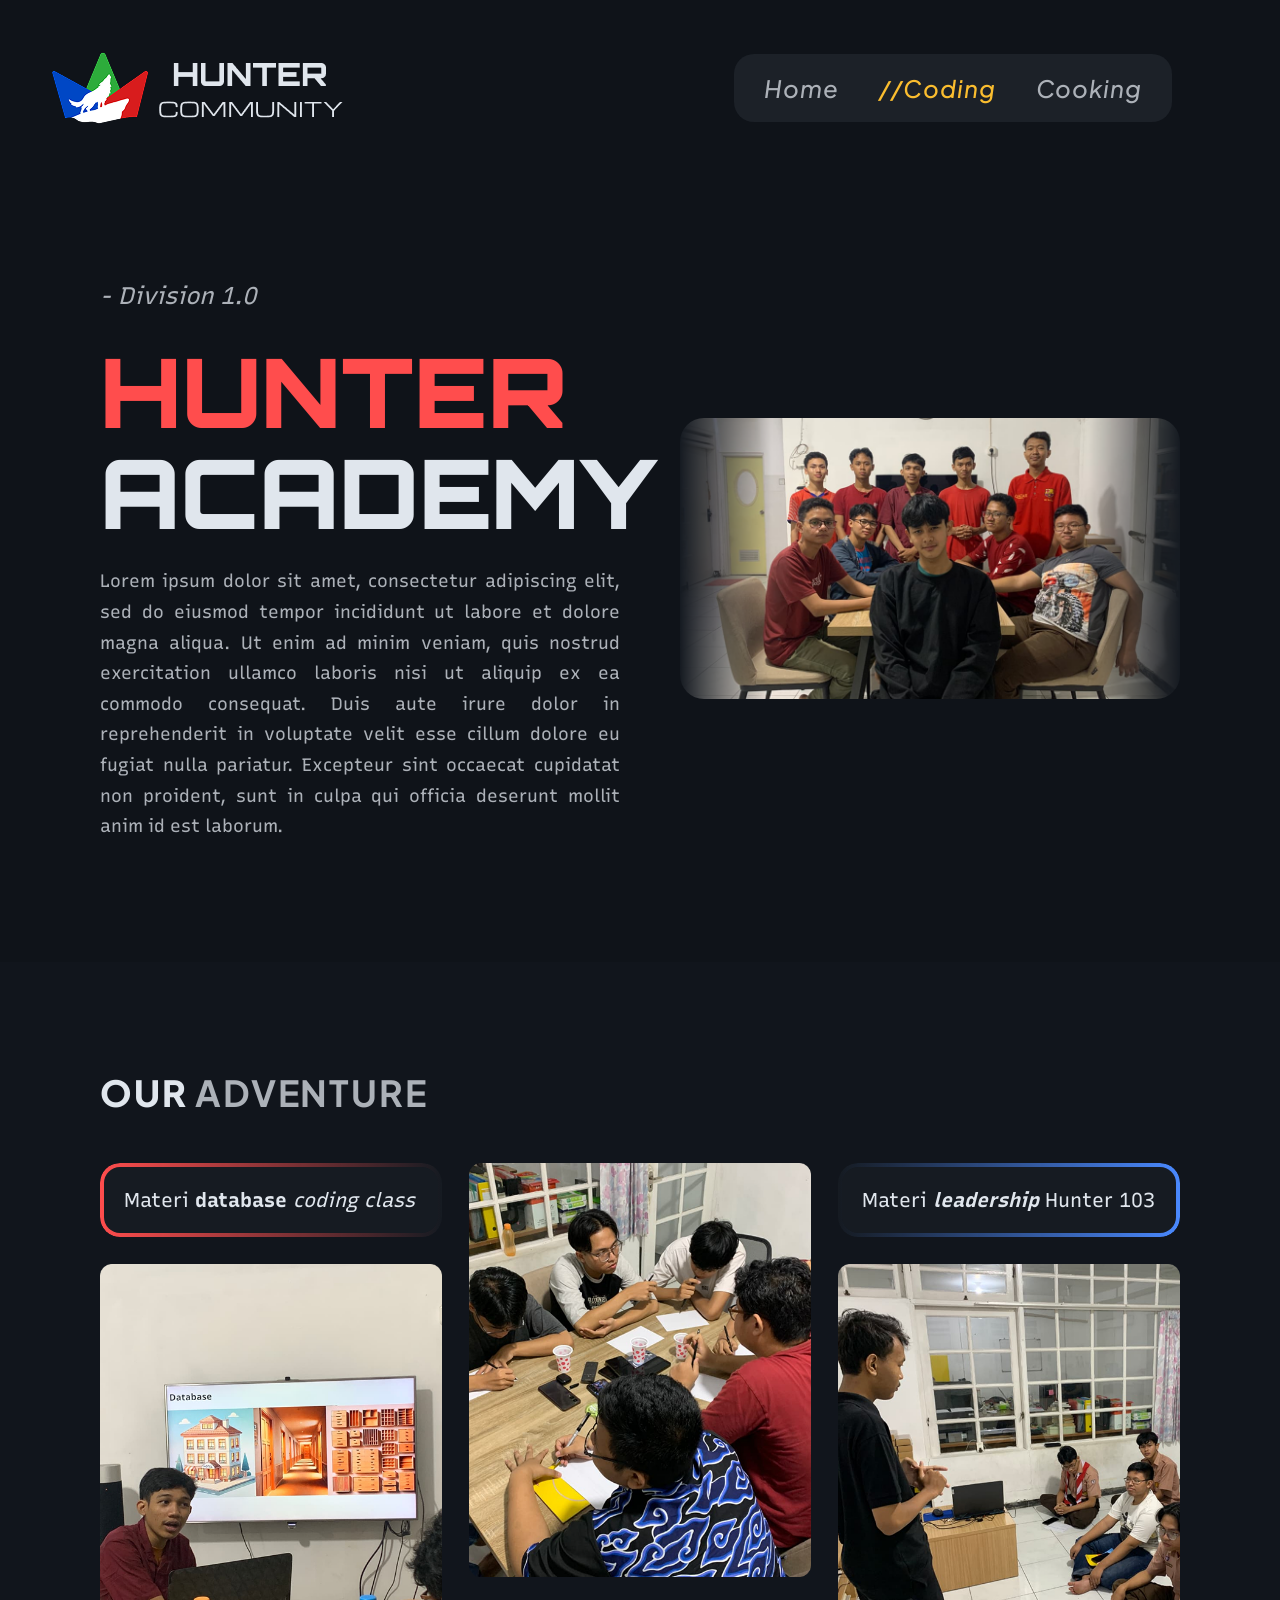
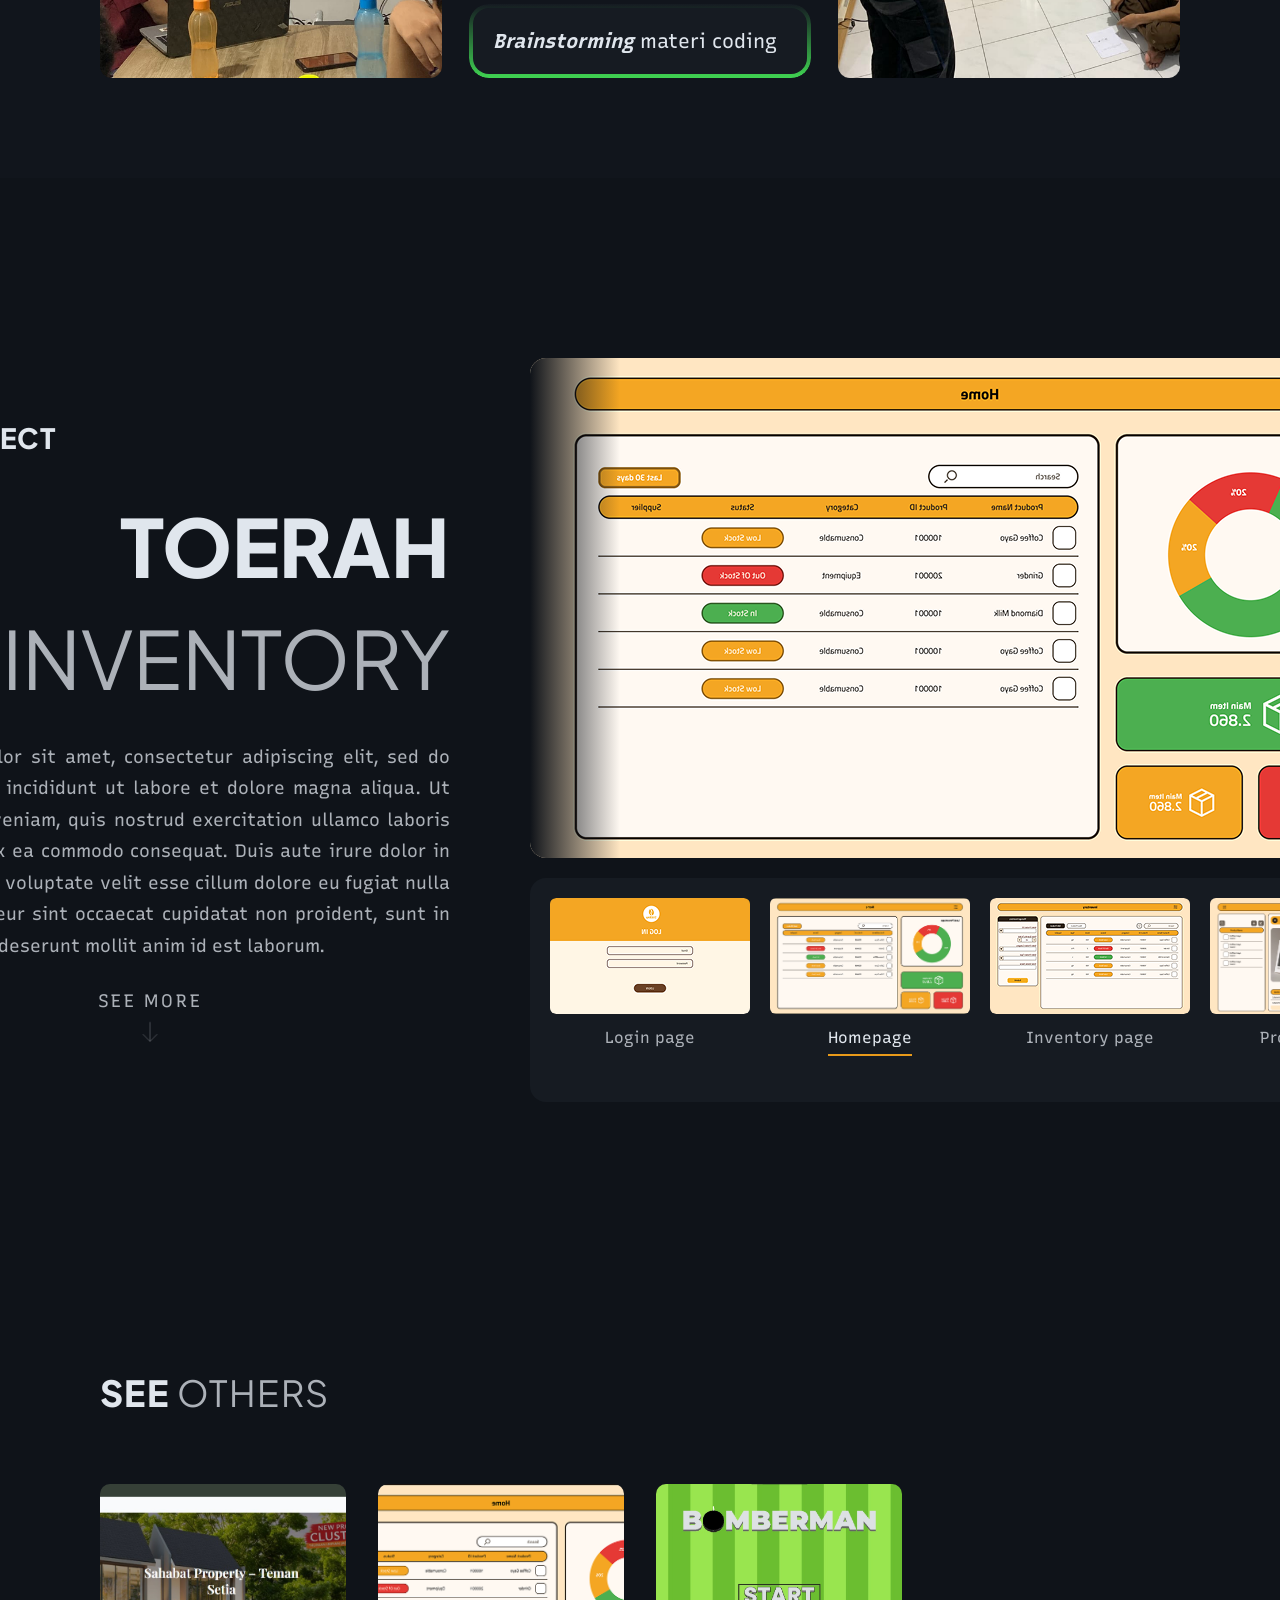
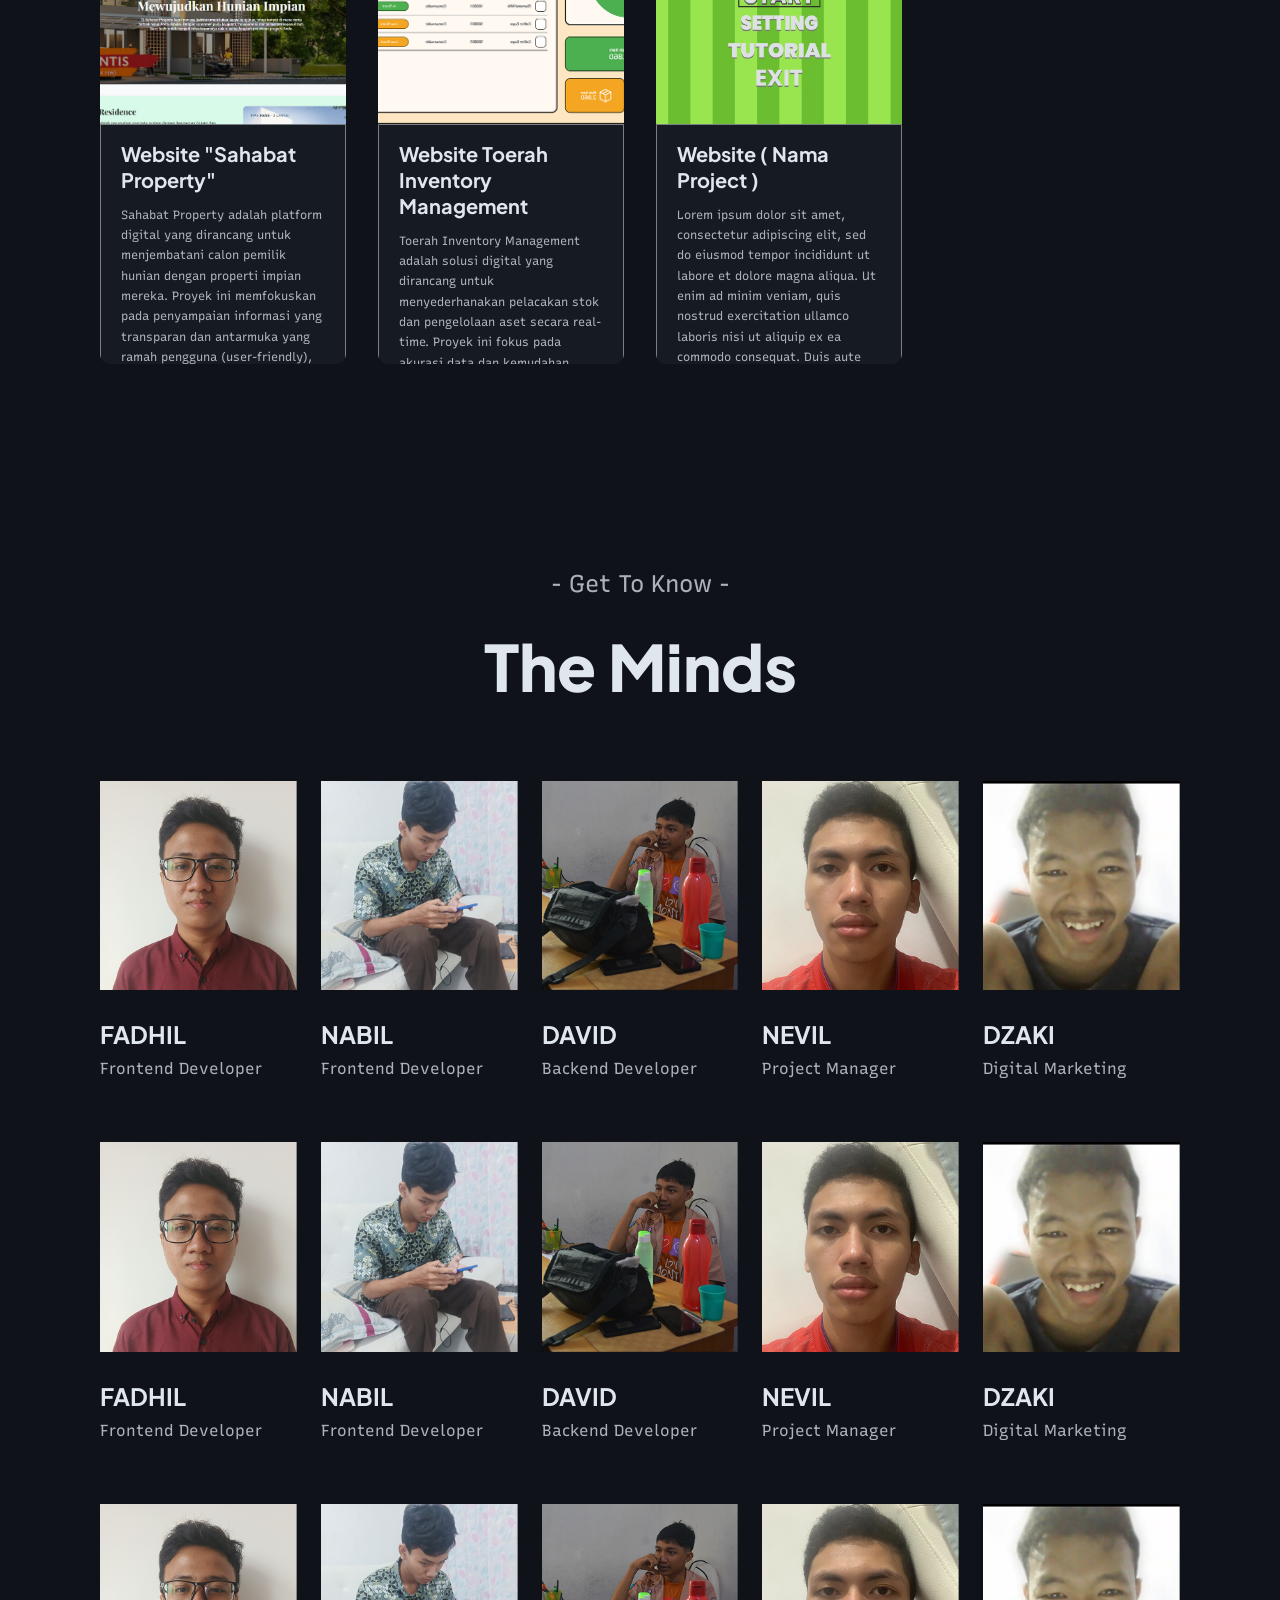
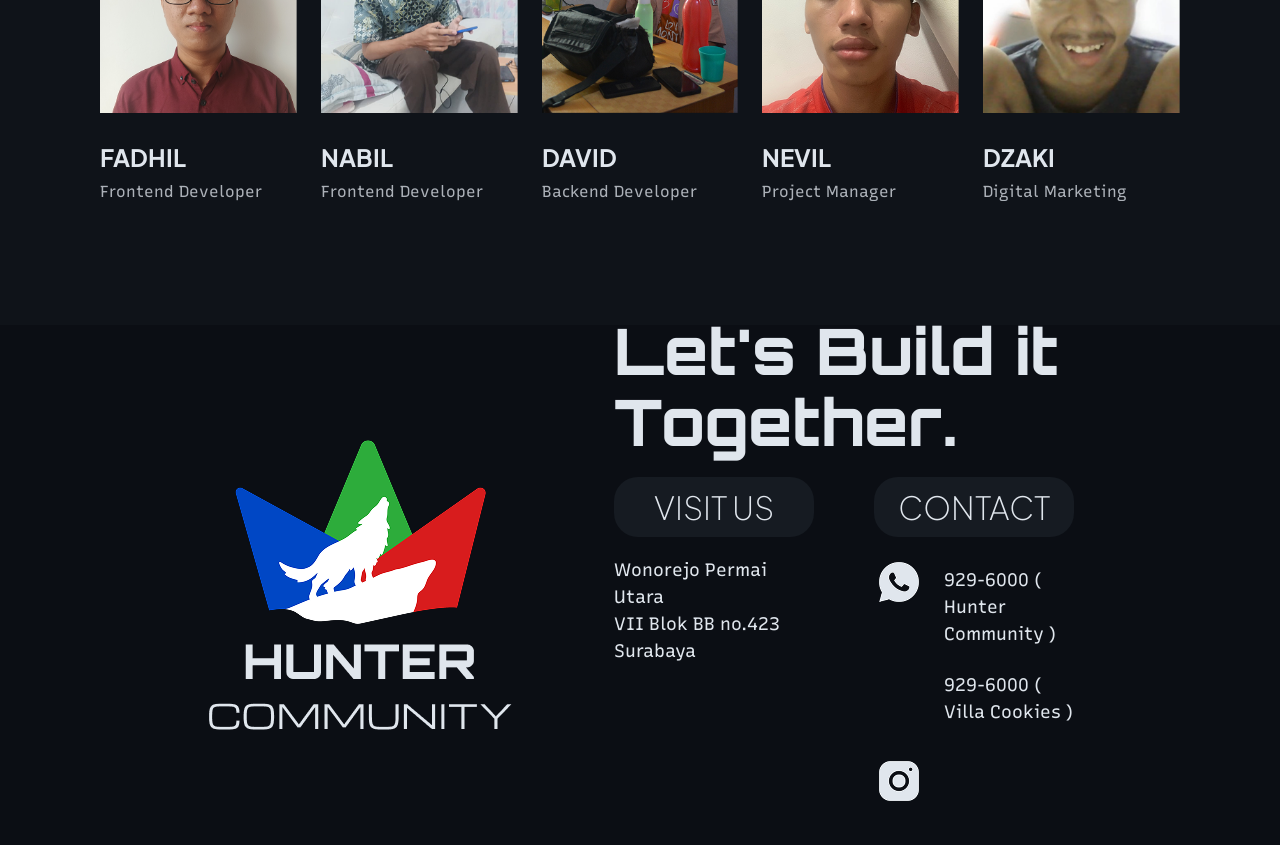
==== codingpage.html @ 35e4795a "first commit" ====
<!doctype html>
<html lang="id">
  <head>
    <meta charset="UTF-8" />
    <meta name="viewport" content="width=device-width, initial-scale=1.0" />
    <title>Hunter Academy — Coding</title>
    <link rel="stylesheet" href="codingpage.css" />
    <link rel="preconnect" href="https://fonts.googleapis.com" />
    <link rel="preconnect" href="https://fonts.gstatic.com" crossorigin />
  </head>
  <body>

    <!-- ==============================
         NAVBAR
    ============================== -->
    <nav class="navbar" id="navbar">
      <div class="navbar-logo" id="navbar-logo">
        <img src="CodingAssets/Logo.png" alt="Hunter Community Logo" />
      </div>
      <ul class="navbar-links">
        <li><a href="homepage.html">Home</a></li>
        <li><a href="codingpage.html" class="active">Coding</a></li>
        <li><a href="cookingpage.html">Cooking</a></li>
      </ul>
    </nav>

    <!-- ==============================
         HERO SECTION
    ============================== -->
    <section class="hero">
      <div class="hero-content">
        <p class="hero-tag reveal">- Division 1.0</p>
        <h1 class="hero-title reveal reveal-delay-1">
          <span class="accent-red">HUNTER</span><br />
          ACADEMY
        </h1>
        <p class="hero-description reveal reveal-delay-2">
          Lorem ipsum dolor sit amet, consectetur adipiscing elit, sed do eiusmod
          tempor incididunt ut labore et dolore magna aliqua. Ut enim ad minim
          veniam, quis nostrud exercitation ullamco laboris nisi ut aliquip ex ea
          commodo consequat. Duis aute irure dolor in reprehenderit in voluptate
          velit esse cillum dolore eu fugiat nulla pariatur. Excepteur sint
          occaecat cupidatat non proident, sunt in culpa qui officia deserunt
          mollit anim id est laborum.
        </p>
      </div>
      <div class="hero-image-wrapper reveal reveal-right reveal-delay-1">
        <img src="CodingAssets/FotoBersamaCoding.png" alt="Hunter Academy" class="hero-image" />
      </div>
    </section>

    <!-- ==============================
         OUR ADVENTURE
    ============================== -->
    <section class="adventure">
      <h2 class="adventure-title reveal">
        <span class="accent-white">OUR</span> ADVENTURE
      </h2>
      <div class="adventure-cards">
        <div class="adventure-card reveal reveal-delay-1">
          <div class="card-label border-red">Materi <strong>database</strong> <em>coding class</em></div>
          <img src="CodingAssets/FotoMateriCoding.png" alt="Materi Database Coding Class" />
        </div>
        <div class="adventure-card reveal reveal-delay-2">
          <img src="CodingAssets/FotoBrainstorming.png" alt="Brainstorming Materi Coding" />
          <div class="card-label border-green"><em><strong>Brainstorming</strong></em> materi coding</div>
        </div>
        <div class="adventure-card reveal reveal-delay-3">
          <div class="card-label border-blue">Materi <em><strong>leadership</strong></em> Hunter 103</div>
          <img src="CodingAssets/FotoMateriLeadership.png" alt="Materi Leadership Hunter 103" />
        </div>
      </div>
    </section>

    <!-- ==============================
         OUR PROJECT
    ============================== -->
    <section class="our-project">
      <div class="project-item" id="project-1">

        <!-- LEFT -->
        <div class="project-left">
          <p class="project-section-label reveal">OUR <strong>PROJECT</strong></p>
          <h2 class="project-title reveal reveal-delay-1">TOERAH<br><span>INVENTORY</span></h2>
          <p class="project-desc reveal reveal-delay-2">
            Lorem ipsum dolor sit amet, consectetur adipiscing elit,
            sed do eiusmod tempor incididunt ut labore et dolore magna
            aliqua. Ut enim ad minim veniam, quis nostrud exercitation
            ullamco laboris nisi ut aliquip ex ea commodo consequat.
            Duis aute irure dolor in reprehenderit in voluptate velit
            esse cillum dolore eu fugiat nulla pariatur. Excepteur sint
            occaecat cupidatat non proident, sunt in culpa qui officia
            deserunt mollit anim id est laborum.
          </p>
          <!-- See More: hover only, no action on click -->
          <div class="project-seemore-wrap">
            <button class="btn-seemore" tabindex="-1">
              SEE MORE
              <img src="CodingAssets/ArrowDown.png" alt="arrow down" class="arrow-icon" />
            </button>
          </div>
        </div>

        <!-- RIGHT -->
        <div class="project-right reveal reveal-right reveal-delay-1">
          <div class="project-main-img-wrap">
            <div class="project-main-img-gradient"></div>
            <img
              src="CodingAssets/OurProjectHomePage.png"
              alt="Toerah Inventory - Homepage"
              class="project-main-img"
              id="main-img-1"
            />
          </div>
          <div class="project-tabs" id="tabs-1">
            <div class="project-tab" onclick="switchTab(1,'CodingAssets/OurProjectLoginPage.png',this)">
              <img src="CodingAssets/OurProjectLoginPage.png" alt="Login page" />
              <span>Login page</span>
            </div>
            <div class="project-tab active" onclick="switchTab(1,'CodingAssets/OurProjectHomePage.png',this)">
              <img src="CodingAssets/OurProjectHomePage.png" alt="Homepage" />
              <span>Homepage</span>
            </div>
            <div class="project-tab" onclick="switchTab(1,'CodingAssets/OurProjectInventoryPage.png',this)">
              <img src="CodingAssets/OurProjectInventoryPage.png" alt="Inventory page" />
              <span>Inventory page</span>
            </div>
            <div class="project-tab" onclick="switchTab(1,'CodingAssets/OurProjectDetailItem.png',this)">
              <img src="CodingAssets/OurProjectDetailItem.png" alt="Profile page" />
              <span>Profile page</span>
            </div>
          </div>
        </div>

      </div>
    </section>

    <!-- ==============================
         SEE OTHERS
    ============================== -->
    <section class="see-others">
      <h2 class="see-others-title reveal">
        <strong>SEE</strong> OTHERS
      </h2>

      <div class="see-others-grid">

        <!-- Card 1 -->
        <div class="so-card reveal reveal-delay-1">
          <div class="so-card-img">
            <img src="CodingAssets/SahabatProperty.jpg" alt="Website Sahabat Property" />
          </div>
          <div class="so-card-body">
            <h3>Website "Sahabat Property"</h3>
            <p>Sahabat Property adalah platform digital yang dirancang untuk menjembatani calon pemilik hunian dengan properti impian mereka. Proyek ini memfokuskan pada penyampaian informasi yang transparan dan antarmuka yang ramah pengguna (user-friendly), memungkinkan pengunjung mengeksplorasi unit properti secara detail dan profesional.</p>
          </div>
        </div>

        <!-- Card 2 -->
        <div class="so-card reveal reveal-delay-2">
          <div class="so-card-img">
            <img src="CodingAssets/OurProjectHomePage.png" alt="Website Toerah Inventory Management" />
          </div>
          <div class="so-card-body">
            <h3>Website Toerah Inventory Management</h3>
            <p>Toerah Inventory Management adalah solusi digital yang dirancang untuk menyederhanakan pelacakan stok dan pengelolaan aset secara real-time. Proyek ini fokus pada akurasi data dan kemudahan akses bagi pengguna untuk memastikan alur inventaris berjalan lancar, terorganisir, dan transparan.</p>
          </div>
        </div>

        <!-- Card 3 -->
        <div class="so-card reveal reveal-delay-3">
          <div class="so-card-img">
            <img src="CodingAssets/Bomberman.jpeg" alt="Website Nama Project" />
          </div>
          <div class="so-card-body">
            <h3>Website ( Nama Project )</h3>
            <p>Lorem ipsum dolor sit amet, consectetur adipiscing elit, sed do eiusmod tempor incididunt ut labore et dolore magna aliqua. Ut enim ad minim veniam, quis nostrud exercitation ullamco laboris nisi ut aliquip ex ea commodo consequat. Duis aute irure dolor in reprehenderit in voluptate velit esse cillum dolore eu fugiat nulla pariatur.</p>
          </div>
        </div>

        <!-- Slot 4 — kosong (spacer) -->
        <div class="so-card-empty"></div>

      </div>
    </section>

    <!-- ==============================
         THE MINDS
    ============================== -->
    <section class="the-minds">
      <div class="the-minds-header reveal">
        <p class="the-minds-eyebrow">- Get To Know -</p>
        <h2 class="the-minds-title">The Minds</h2>
      </div>

      <div class="the-minds-grid">

        <!-- Row 1 -->
        <div class="mind-card reveal reveal-delay-1">
          <div class="mind-card-img">
            <img src="CodingAssets/FotoFadhil-FrontendDeveloper.png" alt="Fadhl" />
          </div>
          <p class="mind-name">FADHIL</p>
          <p class="mind-role">Frontend Developer</p>
        </div>

        <div class="mind-card reveal reveal-delay-2">
          <div class="mind-card-img">
            <img src="CodingAssets/FotoNabil-FrontendDeveloper.png" alt="Nabil" />
          </div>
          <p class="mind-name">NABIL</p>
          <p class="mind-role">Frontend Developer</p>
        </div>

        <div class="mind-card reveal reveal-delay-3">
          <div class="mind-card-img">
            <img src="CodingAssets/FotoDavid-BackendDeveloper.png" alt="David" />
          </div>
          <p class="mind-name">DAVID</p>
          <p class="mind-role">Backend Developer</p>
        </div>

        <div class="mind-card reveal reveal-delay-4">
          <div class="mind-card-img">
            <img src="CodingAssets/FotoNevil-ProjectManager.png" alt="Nevil" />
          </div>
          <p class="mind-name">NEVIL</p>
          <p class="mind-role">Project Manager</p>
        </div>

        <div class="mind-card reveal reveal-delay-5">
          <div class="mind-card-img">
            <img src="CodingAssets/FotoDzaki-DigitalMarketing.png" alt="Dzaki" />
          </div>
          <p class="mind-name">DZAKI</p>
          <p class="mind-role">Digital Marketing</p>
        </div>

        <!-- Row 1 -->
        <div class="mind-card reveal reveal-delay-1">
          <div class="mind-card-img">
            <img src="CodingAssets/FotoFadhil-FrontendDeveloper.png" alt="Fadhl" />
          </div>
          <p class="mind-name">FADHIL</p>
          <p class="mind-role">Frontend Developer</p>
        </div>

        <div class="mind-card reveal reveal-delay-2">
          <div class="mind-card-img">
            <img src="CodingAssets/FotoNabil-FrontendDeveloper.png" alt="Nabil" />
          </div>
          <p class="mind-name">NABIL</p>
          <p class="mind-role">Frontend Developer</p>
        </div>

        <div class="mind-card reveal reveal-delay-3">
          <div class="mind-card-img">
            <img src="CodingAssets/FotoDavid-BackendDeveloper.png" alt="David" />
          </div>
          <p class="mind-name">DAVID</p>
          <p class="mind-role">Backend Developer</p>
        </div>

        <div class="mind-card reveal reveal-delay-4">
          <div class="mind-card-img">
            <img src="CodingAssets/FotoNevil-ProjectManager.png" alt="Nevil" />
          </div>
          <p class="mind-name">NEVIL</p>
          <p class="mind-role">Project Manager</p>
        </div>

        <div class="mind-card reveal reveal-delay-5">
          <div class="mind-card-img">
            <img src="CodingAssets/FotoDzaki-DigitalMarketing.png" alt="Dzaki" />
          </div>
          <p class="mind-name">DZAKI</p>
          <p class="mind-role">Digital Marketing</p>
        </div>

        <!-- Row 1 -->
        <div class="mind-card reveal reveal-delay-1">
          <div class="mind-card-img">
            <img src="CodingAssets/FotoFadhil-FrontendDeveloper.png" alt="Fadhl" />
          </div>
          <p class="mind-name">FADHIL</p>
          <p class="mind-role">Frontend Developer</p>
        </div>

        <div class="mind-card reveal reveal-delay-2">
          <div class="mind-card-img">
            <img src="CodingAssets/FotoNabil-FrontendDeveloper.png" alt="Nabil" />
          </div>
          <p class="mind-name">NABIL</p>
          <p class="mind-role">Frontend Developer</p>
        </div>

        <div class="mind-card reveal reveal-delay-3">
          <div class="mind-card-img">
            <img src="CodingAssets/FotoDavid-BackendDeveloper.png" alt="David" />
          </div>
          <p class="mind-name">DAVID</p>
          <p class="mind-role">Backend Developer</p>
        </div>

        <div class="mind-card reveal reveal-delay-4">
          <div class="mind-card-img">
            <img src="CodingAssets/FotoNevil-ProjectManager.png" alt="Nevil" />
          </div>
          <p class="mind-name">NEVIL</p>
          <p class="mind-role">Project Manager</p>
        </div>

        <div class="mind-card reveal reveal-delay-5">
          <div class="mind-card-img">
            <img src="CodingAssets/FotoDzaki-DigitalMarketing.png" alt="Dzaki" />
          </div>
          <p class="mind-name">DZAKI</p>
          <p class="mind-role">Digital Marketing</p>
        </div>

      </div>
    </section>

    <!-- ==============================
         FOOTER
    ============================== -->
    <footer class="footer">
      <img src="CodingAssets/Logo3.png" alt="Hunter Community" class="reveal reveal-delay-2"/>
      <div class="footer-inner">
        <h2 class="reveal reveal-delay-1">Let's Build it Together.</h2>
        <div class="footer-inner-content">
          <div class="footer-visitus">
            <h4 class="reveal reveal-delay-3">Visit Us</h4>
            <p class="reveal reveal-delay-4">Wonorejo Permai Utara <br>VII Blok BB no.423 <br>Surabaya</p>
          </div>
          <div class="footer-contact">
            <h4 class="reveal reveal-delay-3">Contact</h4>
            <div class="contact-sosmed">
              <img src="CodingAssets/WhatsAppIcon.png" alt="WhatsApp" class="reveal reveal-delay-4">
              <div class="contact reveal reveal-delay-5">
                <p>929-6000 ( Hunter Community )</p>
                <p>929-6000 ( Villa Cookies )</p>
              </div>
            </div>
            <div class="contact-sosmed">
              <img src="CodingAssets/InstagramIcon.png" alt="Instagram" class="reveal reveal-delay-4">
              <div class="contact reveal reveal-delay-5">
                <p>huntercommunity_</p>
                <p>villacookies</p>
              </div>
            </div>
          </div>
        </div>
      </div>
    </footer>

    <script>
      // ── Scroll reveal ──
      const reveals = document.querySelectorAll('.reveal');
      const revealObserver = new IntersectionObserver((entries) => {
        entries.forEach((entry) => {
          if (entry.isIntersecting) entry.target.classList.add('visible');
        });
      }, { threshold: 0.12, rootMargin: '0px 0px -40px 0px' });
      reveals.forEach((el) => revealObserver.observe(el));

      window.addEventListener('load', () => {
        document.querySelectorAll('.hero .reveal').forEach((el) => el.classList.add('visible'));
      });

      // ── Navbar logo hide on scroll ──
      const navbarLogo = document.getElementById('navbar-logo');
      window.addEventListener('scroll', () => {
        if (window.scrollY > 10) navbarLogo.classList.add('hidden');
        else navbarLogo.classList.remove('hidden');
      });

      // ── Tab switcher ──
      function switchTab(projectId, imgSrc, clickedTab) {
        document.getElementById('main-img-' + projectId).src = imgSrc;
        document.querySelectorAll('#tabs-' + projectId + ' .project-tab')
          .forEach(t => t.classList.remove('active'));
        clickedTab.classList.add('active');
      }
    </script>

  </body>
</html>
---- codingpage.css ----
/* ========================================
   IMPORTS
======================================== */
@import url('https://fonts.googleapis.com/css2?family=Orbitron:wght@400;500;600;700;800;900&family=Plus+Jakarta+Sans:wght@300;400;500;600;700;800&family=Recursive:wght@300;400;500;600;700&display=swap');

/* ========================================
   CSS VARIABLES
======================================== */
:root {
  --color-bg-primary: #0F1319;
  --color-bg-secondary: #161B22;
  --color-bg-tertiary: #282E39;
  --color-bg-card: #0B0E14;
  --color-navbar: #1C2128;

  --color-text-main: #E0E6ED;
  --color-text-muted: #ACB1B8;
  --color-text-hover: #FABD2F;

  --color-red: #FF4D4D;
  --color-blue: #4A89FF;
  --color-green: #40D352;

  --color-border: #E0E6ED;

  --font-title: 'Orbitron', sans-serif;
  --font-subtitle: 'Plus Jakarta Sans', sans-serif;
  --font-body: 'Recursive', sans-serif;

  --transition: 0.3s ease;
  --transition-slow: 0.6s ease;
}

/* ========================================
   RESET & BASE
======================================== */
*, *::before, *::after {
  margin: 0;
  padding: 0;
  box-sizing: border-box;
}

html {
  scroll-behavior: smooth;
}

body {
  background-color: var(--color-bg-primary);
  color: var(--color-text-main);
  font-family: var(--font-body);
  font-size: 16px;
  line-height: 1.7;
  overflow-x: hidden;
}

img {
  display: block;
  max-width: 100%;
}

a {
  text-decoration: none;
  color: inherit;
}

/* ========================================
   SCROLL ANIMATION BASE
======================================== */
.reveal {
  opacity: 0;
  transform: translateY(40px);
  transition: opacity 0.75s cubic-bezier(0.22, 1, 0.36, 1),
              transform 0.75s cubic-bezier(0.22, 1, 0.36, 1);
}

.reveal.reveal-left  { transform: translateX(-50px); }
.reveal.reveal-right { transform: translateX(50px); }
.reveal.reveal-scale { transform: scale(0.92); }

.reveal.visible {
  opacity: 1;
  transform: none;
}

.reveal-delay-1 { transition-delay: 0.1s; }
.reveal-delay-2 { transition-delay: 0.2s; }
.reveal-delay-3 { transition-delay: 0.3s; }
.reveal-delay-4 { transition-delay: 0.4s; }
.reveal-delay-5 { transition-delay: 0.5s; }
.reveal-delay-6 { transition-delay: 0.6s; }

/* ========================================
   NAVBAR
======================================== */
.navbar {
  position: sticky;
  top: 0;
  z-index: 1000;
  display: flex;
  align-items: center;
  gap: 340px;
  isolation: isolate;
}

.navbar-logo {
  display: flex;
  align-items: center;
  gap: 12px;
  margin: 50px 50px 50px 50px;
  opacity: 1;
  transform: translateX(0);
  transition: opacity 0.3s ease, transform 0.3s ease;
}

.navbar-logo.hidden {
  opacity: 0;
  transform: translateX(-16px);
  pointer-events: none;
}

.navbar-links {
  display: flex;
  align-items: center;
  list-style: none;
  height: 68px;
  justify-content: center;
  gap: 40px;
  padding: 30px;
  background-color: var(--color-navbar);
  border-radius: 20px;
}

.navbar-links a {
  font-family: var(--font-subtitle);
  font-size: 24px;
  font-weight: 500;
  color: var(--color-text-muted);
  letter-spacing: 0.04em;
  transition: color var(--transition);
  position: relative;
  font-style: italic;
  text-decoration: none;
}

.navbar-links a:hover,
.navbar-links a.active {
  color: var(--color-text-hover);
}

.navbar-links a.active::before {
  content: "//";
}

/* ========================================
   HERO SECTION
======================================== */
.hero {
  display: flex;
  flex-direction: row;
  align-items: center;
  justify-content: space-between;
  gap: 60px;
  padding: 100px 100px 120px 100px;
  background-color: var(--color-bg-primary);
  overflow: hidden;
}

.hero-content {
  display: flex;
  flex-direction: column;
  gap: 24px;
  flex: 0 0 auto;
  max-width: 520px;
}

.hero-tag {
  font-family: var(--font-body);
  font-size: 24px;
  font-style: italic;
  color: var(--color-text-muted);
}

.hero-title {
  font-family: var(--font-title);
  font-size: 96px;
  font-weight: 900;
  line-height: 1.05;
  color: var(--color-text-main);
}

.accent-red  { color: var(--color-red); }
.accent-white { color: var(--color-text-main); }

.hero-description {
  font-family: var(--font-body);
  font-size: 18px;
  line-height: 1.7;
  color: var(--color-text-muted);
  text-align: justify;
}

.hero-image-wrapper {
  flex: 1;
  display: flex;
  justify-content: flex-end;
  align-items: center;
}

.hero-image {
  object-fit: cover;
  border-radius: 24px;
}

/* ========================================
   OUR ADVENTURE
======================================== */
.adventure {
  padding: 100px;
  background-color: #11151C;
  display: flex;
  flex-direction: column;
  justify-content: center;
  gap: 40px;
}

.adventure-title {
  font-family: var(--font-subtitle);
  font-size: 36px;
  font-weight: 700;
  color: var(--color-text-muted);
  letter-spacing: 0.05em;
}

.adventure-title .accent-white {
  color: var(--color-text-main);
  font-weight: 800;
}

/* Cards row */
.adventure-cards {
  display: flex;
  flex-direction: row;
  gap: 27px;
}

/* Each card column */
.adventure-card {
  display: flex;
  flex-direction: column;
  gap: 27px;
}

/* ── Label box (has the gradient border) ── */
.card-label {
  position: relative;
  border-radius: 20px;
  padding: 20px 24px;
  font-family: var(--font-body);
  font-size: 20px;
  color: var(--color-text-main);
  background-color: var(--color-bg-secondary);
}

.card-label::before {
  content: '';
  position: absolute;
  inset: 0;
  border-radius: 20px;
  padding: 4px;
  -webkit-mask:
    linear-gradient(#fff 0 0) content-box,
    linear-gradient(#fff 0 0);
  -webkit-mask-composite: xor;
  mask-composite: exclude;
  pointer-events: none;
}

/* Red: kiri → transparan kanan */
.border-red::before {
  background: linear-gradient(to right, var(--color-red), transparent);
}

/* Green: bawah → transparan atas */
.border-green::before {
  background: linear-gradient(to top, var(--color-green), transparent);
}

/* Blue: kanan → transparan kiri */
.border-blue::before {
  background: linear-gradient(to left, var(--color-blue), transparent);
}

.card-label strong { font-weight: 700; }
.card-label em     { font-style: italic; }

/* ── Photo box (terpisah dari label) ── */
.card-photo {
  border-radius: 20px;
  overflow: hidden;
}

.card-photo img {
  width: 100%;
  height: 420px;
  object-fit: cover;
  display: block;
}


/* ========================================
   OUR PROJECT
======================================== */
.our-project {
  background-color: var(--color-bg-primary);
  display: flex;
  flex-direction: column;
  gap: 40px;
  padding: 100px;
}

.project-hidden {
  display: none;
}

/* ── One project row ── */
.project-item {
  display: flex;
  flex-direction: row;
  justify-content: center;
  align-items: center;
  padding: 80px 60px;
  gap: 80px;
}

/* ── LEFT: fixed 600px ── */
.project-left {
  flex: 0 0 600px;
  width: 600px;
  display: flex;
  flex-direction: column;
  gap: 28px;
}

.project-section-label {
  font-family: var(--font-subtitle);
  font-size: 28px;
  font-weight: 400;
  color: var(--color-text-muted);
  letter-spacing: 0.04em;
}

.project-section-label strong {
  font-weight: 800;
  color: var(--color-text-main);
}

.project-title {
  font-family: var(--font-subtitle);
  font-size: 80px;
  font-weight: 800;
  line-height: 1.4;
  color: var(--color-text-main);
  text-align: right;
}

.project-title span {
  font-weight: 400;
  color: var(--color-text-muted);
}

.project-desc {
  font-family: var(--font-body);
  font-size: 18px;
  line-height: 1.75;
  color: var(--color-text-muted);
  text-align: justify;
}

/* See More / See Less */
.project-seemore-wrap {
  display: flex;
  flex-direction: column;
  align-items: center;
  gap: 4px;
}

.btn-seemore,
.btn-seeless {
  background: none;
  border: none;
  cursor: pointer;
  font-family: var(--font-body);
  font-size: 18px;
  letter-spacing: 0.15em;
  color: var(--color-text-muted);
  display: flex;
  flex-direction: column;
  align-items: center;
  gap: 6px;
  transition: color 0.3s ease;
}

.btn-seemore:hover,
.btn-seeless:hover { color: var(--color-text-main); }

.arrow-icon {
  width: 28px;
  height: auto;
  opacity: 0.6;
  transition: opacity 0.3s ease;
}

.btn-seemore:hover .arrow-icon,
.btn-seeless:hover .arrow-icon { opacity: 1; }

.arrow-up { transform: rotate(180deg); }

/* ── RIGHT: 900px fixed ── */
.project-right {
  flex: 0 0 900px;
  width: 900px;
  display: flex;
  flex-direction: column;
  gap: 20px;
}

/* Main image 900×500 */
.project-main-img-wrap {
  position: relative;
  width: 900px;
  height: 500px;
  border-radius: 16px;
  overflow: hidden;
}

/* Left-side gradient ~10% */
.project-main-img-gradient {
  position: absolute;
  top: 0;
  left: 0;
  width: 10%;
  height: 100%;
  background: linear-gradient(to right, var(--color-bg-primary), transparent);
  z-index: 1;
  pointer-events: none;
}

/* Tabs row — 900×224 total */
.project-tabs {
  display: flex;
  flex-direction: row;
  gap: 12px;
  width: 900px;
  height: 224px;
  background-color: var(--color-bg-secondary);
  border-radius: 16px;
  padding: 20px 16px 16px 16px;
  align-items: flex-start;
}

/* Each tab */
.project-tab {
  display: flex;
  flex-direction: column;
  align-items: center;
  gap: 10px;
  cursor: pointer;
  flex: 1;
}

/* Tab label with underline only as wide as text */
.project-tab span {
  font-family: var(--font-body);
  font-size: 16px;
  color: var(--color-text-muted);
  transition: color 0.25s ease;
  position: relative;
  padding-bottom: 4px;
}

.project-tab span::after {
  content: '';
  position: absolute;
  bottom: 0;
  left: 0;
  width: 0;
  height: 2px;
  background: #E89A1A;
  transition: width 0.25s ease;
}

/* Active tab */
.project-tab.active span {
  color: var(--color-text-main);
}

.project-tab.active span::after {
  width: 100%;
}


/* Fix: ensure project images are never mirrored or blurred */
.project-main-img {
  width: 900px;
  height: 500px;
  object-fit: cover;
  object-position: center;
  display: block;
  transform: none !important;
  filter: none;
  image-rendering: auto;
}

.project-tab img {
  width: 200px;
  height: 116px;
  object-fit: cover;
  object-position: center;
  border-radius: 6px;
  flex-shrink: 0;
  transform: none !important;
  filter: none;
}

/* ========================================
   SEE OTHERS
======================================== */
.see-others {
  background-color: var(--color-bg-primary);
  padding: 80px 100px 120px 100px;
  display: flex;
  flex-direction: column;
  gap: 60px;
}

.see-others-title {
  font-family: var(--font-subtitle);
  font-size: 36px;
  font-weight: 400;
  color: var(--color-text-muted);
  letter-spacing: 0.04em;
}

.see-others-title strong {
  font-weight: 800;
  color: var(--color-text-main);
}

/* 4-column grid */
.see-others-grid {
  display: grid;
  grid-template-columns: repeat(4, 1fr);
  gap: 60px 32px;
  align-items: start;
}

/* Card */
.so-card {
  display: flex;
  flex-direction: column;
  height: 480px;
  background-color: var(--color-bg-secondary);
  border-radius: 10px;
  overflow: hidden;
  transition: transform 0.3s ease, box-shadow 0.3s ease;
}

.so-card:hover {
  transform: translateY(-6px);
  box-shadow: 0 16px 40px rgba(0, 0, 0, 0.4);
}

.so-card-img {
  width: 100%;
  min-height: 240px;
  overflow: hidden;
}

.so-card-img img {
  width: 100%;
  height: 100%;
  object-fit: cover;
  object-position: top;
  display: block;
  transform: none !important;
  filter: none;
}

.so-card-body {
  height: 100%;
  display: flex;
  flex-direction: column;
  padding: 16px 20px;
  gap: 12px;
  border: rgba(224, 230, 237, 50%) 1px solid;
  border-radius: 0 0 10px 10px;
}

.so-card-body h3 {
  font-family: var(--font-subtitle);
  font-size: 20px;
  font-weight: 700;
  color: var(--color-text-main);
  line-height: 1.3;
}

.so-card-body p {
  font-family: var(--font-body);
  font-size: 12px;
  line-height: 1.7;
  color: var(--color-text-muted);
}

/* Empty slot — same dimensions but invisible */
.so-card-empty {
  /* takes up grid slot, nothing rendered */
}

/* ========================================
   THE MINDS
======================================== */
.the-minds {
  background-color: var(--color-bg-primary);
  padding: 80px 100px 120px 100px;
  display: flex;
  flex-direction: column;
  gap: 60px;
}

.the-minds-header {
  display: flex;
  flex-direction: column;
  align-items: center;
  gap: 8px;
}

.the-minds-eyebrow {
  font-family: var(--font-body);
  font-size: 24px;
  font-weight: 400;
  color: var(--color-text-muted);
}

.the-minds-title {
  font-family: var(--font-subtitle);
  font-size: 64px;
  font-weight: 800;
  color: var(--color-text-main);
}

/* 5 columns per row */
.the-minds-grid {
  display: flex;
  flex-direction: row;
  flex-wrap: wrap;
  gap: 60px 24px;
}

/* Each card: exactly 5 per row */
.mind-card {
  display: flex;
  flex-direction: column;
  flex: 0 0 calc((100% - 96px) / 5);
  width: calc((100% - 96px) / 5);
}

.mind-card-img {
  overflow: hidden;
}

.mind-card-img img {
  object-fit: cover;
  object-position: top;
  display: block;
  transform: none;
  filter: none;
  transition: transform 0.4s ease;
  margin-bottom: 24px;
}

.mind-card:hover .mind-card-img img {
  transform: scale(1.04);
}

.mind-name {
  font-family: var(--font-subtitle);
  font-size: 24px;
  font-weight: 700;
  color: var(--color-text-main);
  text-align: left;
}

.mind-role {
  font-family: var(--font-body);
  font-size: 16px;
  color: var(--color-text-muted);
  text-align: left;
}

.footer {
  background: var(--color-bg-card);
  padding: 0 250px;
  height: 520px;
  position: relative;
  overflow: hidden;
  display: flex;
  gap: 100px;
  align-items: center;
  justify-content: center;
}

.footer-inner {
  display: flex;
  flex-direction: column;
  gap: 20px;
}

.footer-inner h2 {
  font-family: var(--font-title);
  font-size: 64px;
  font-weight: 800;
  line-height: 1.1;
  color: var(--color-text-main);
  text-align: left;
}

.footer-inner-content {
  display: flex;
  flex-direction: row;
  justify-content: space-between;
  gap: 60px;
}

.footer-visitus {
  display: flex;
  flex-direction: column;
  gap: 20px;
}

.footer-contact {
  display: flex;
  flex-direction: column;
  gap: 20px;
}

.footer-inner-content h4 {
  background-color: var(--color-bg-secondary);
  width: 200px;
  height: 60px;
  font-size: 32px;
  text-align: center;
  display: flex;
  align-items: center;
  justify-content: center;
  border-radius: 24px;
  font-weight: 100;
  text-transform: uppercase;
  font-family: var(--font-subtitle);
  color: var(--color-text-main);
}

.footer-inner-content p {
  font-family: var(--font-body);
  font-size: 18px;
  color: var(--color-text-main);
  line-height: 1.5;
}

.contact-sosmed {
  display: flex;
  flex-direction: row;
  gap: 20px;
  align-items: flex-start;
}

.contact-sosmed img {
  width: 50px;
  height: 50px;
  flex-shrink: 0;
}

.contact {
  display: flex;
  flex-direction: column;
  gap: 24px;
  padding: 10px 0;
}
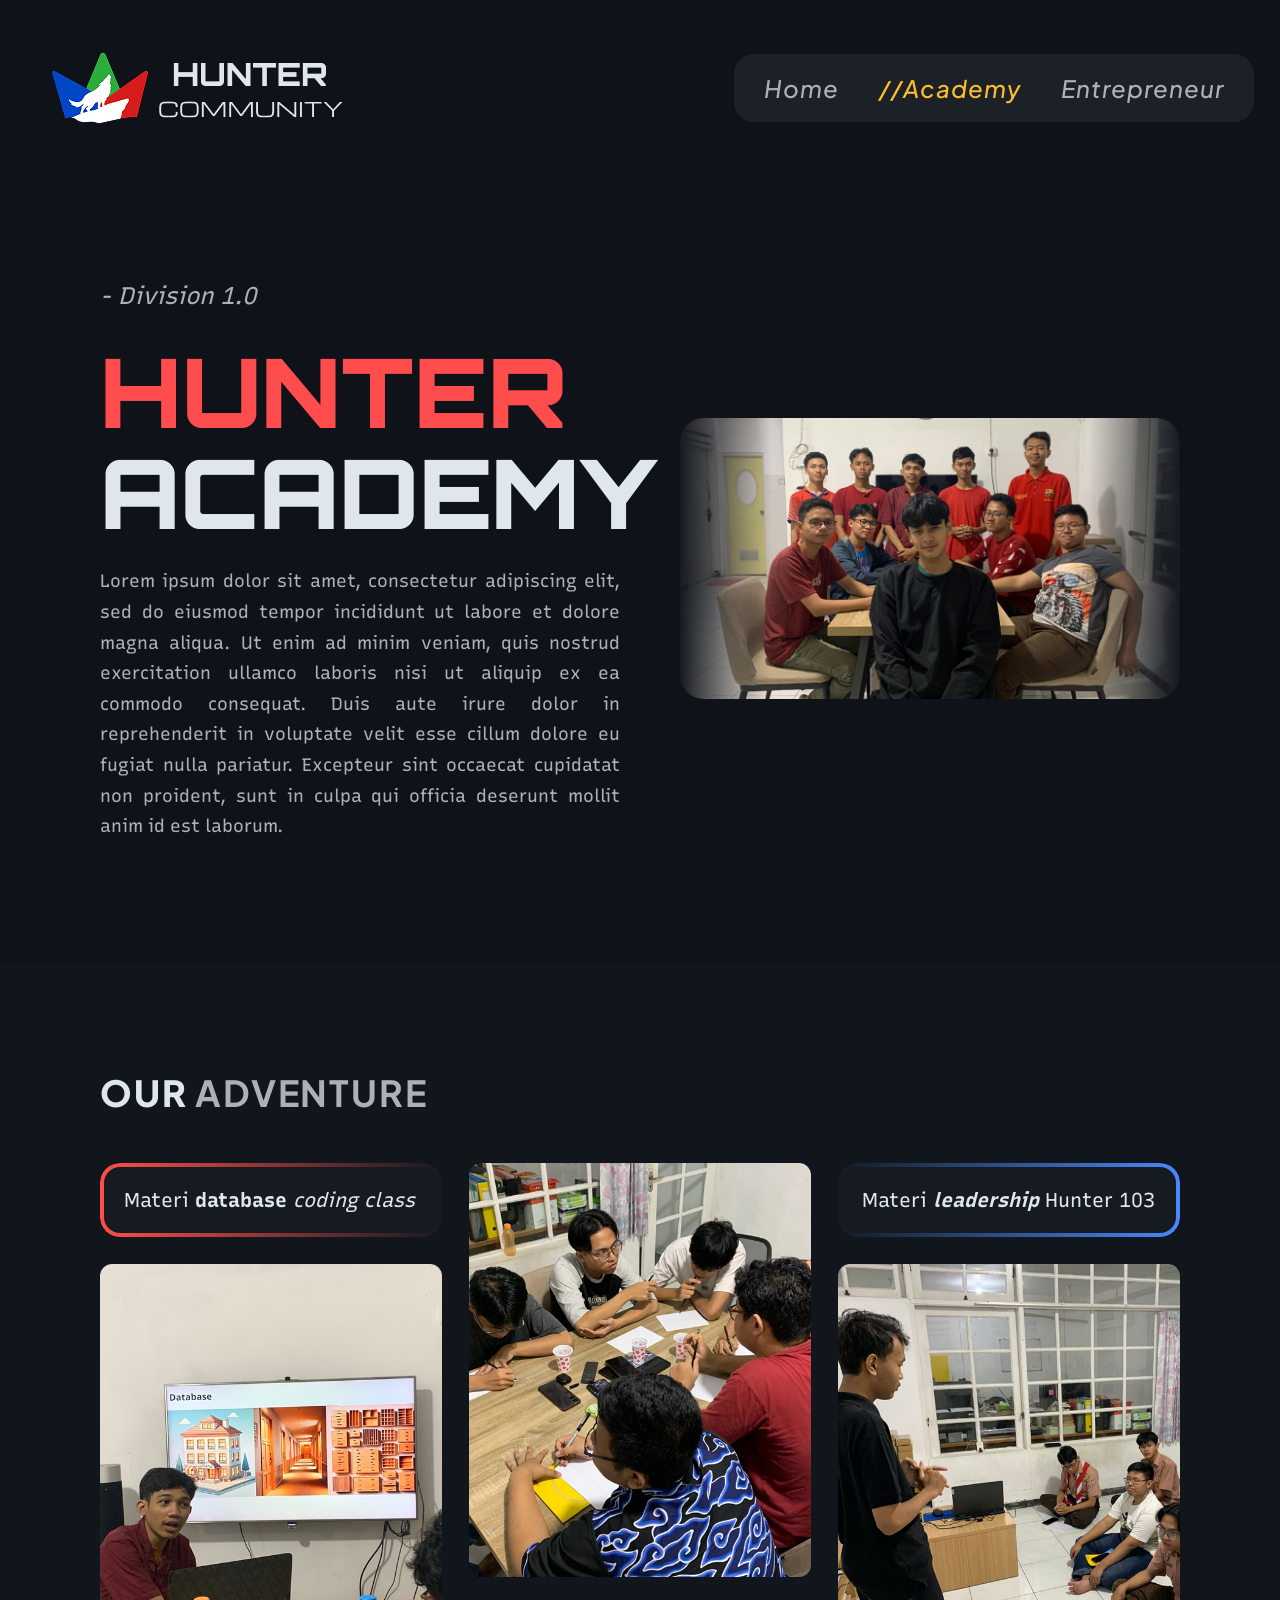
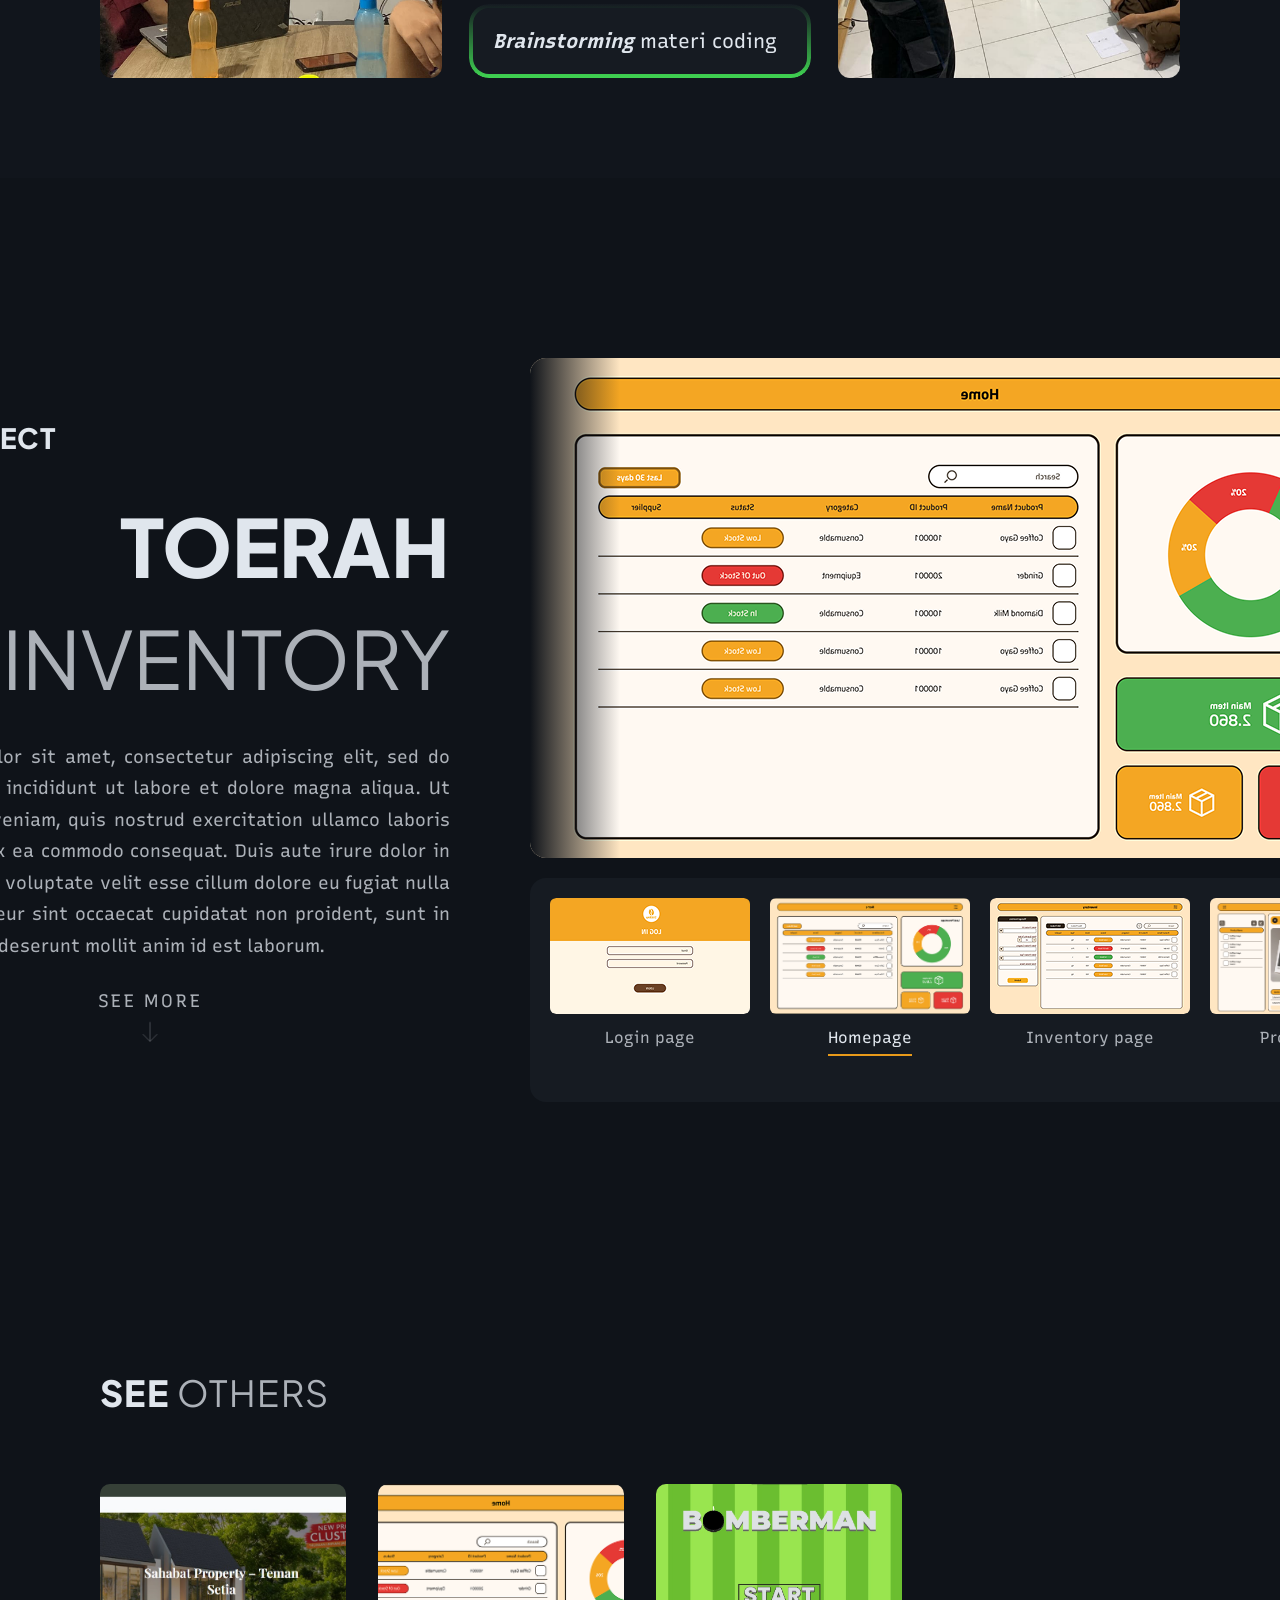
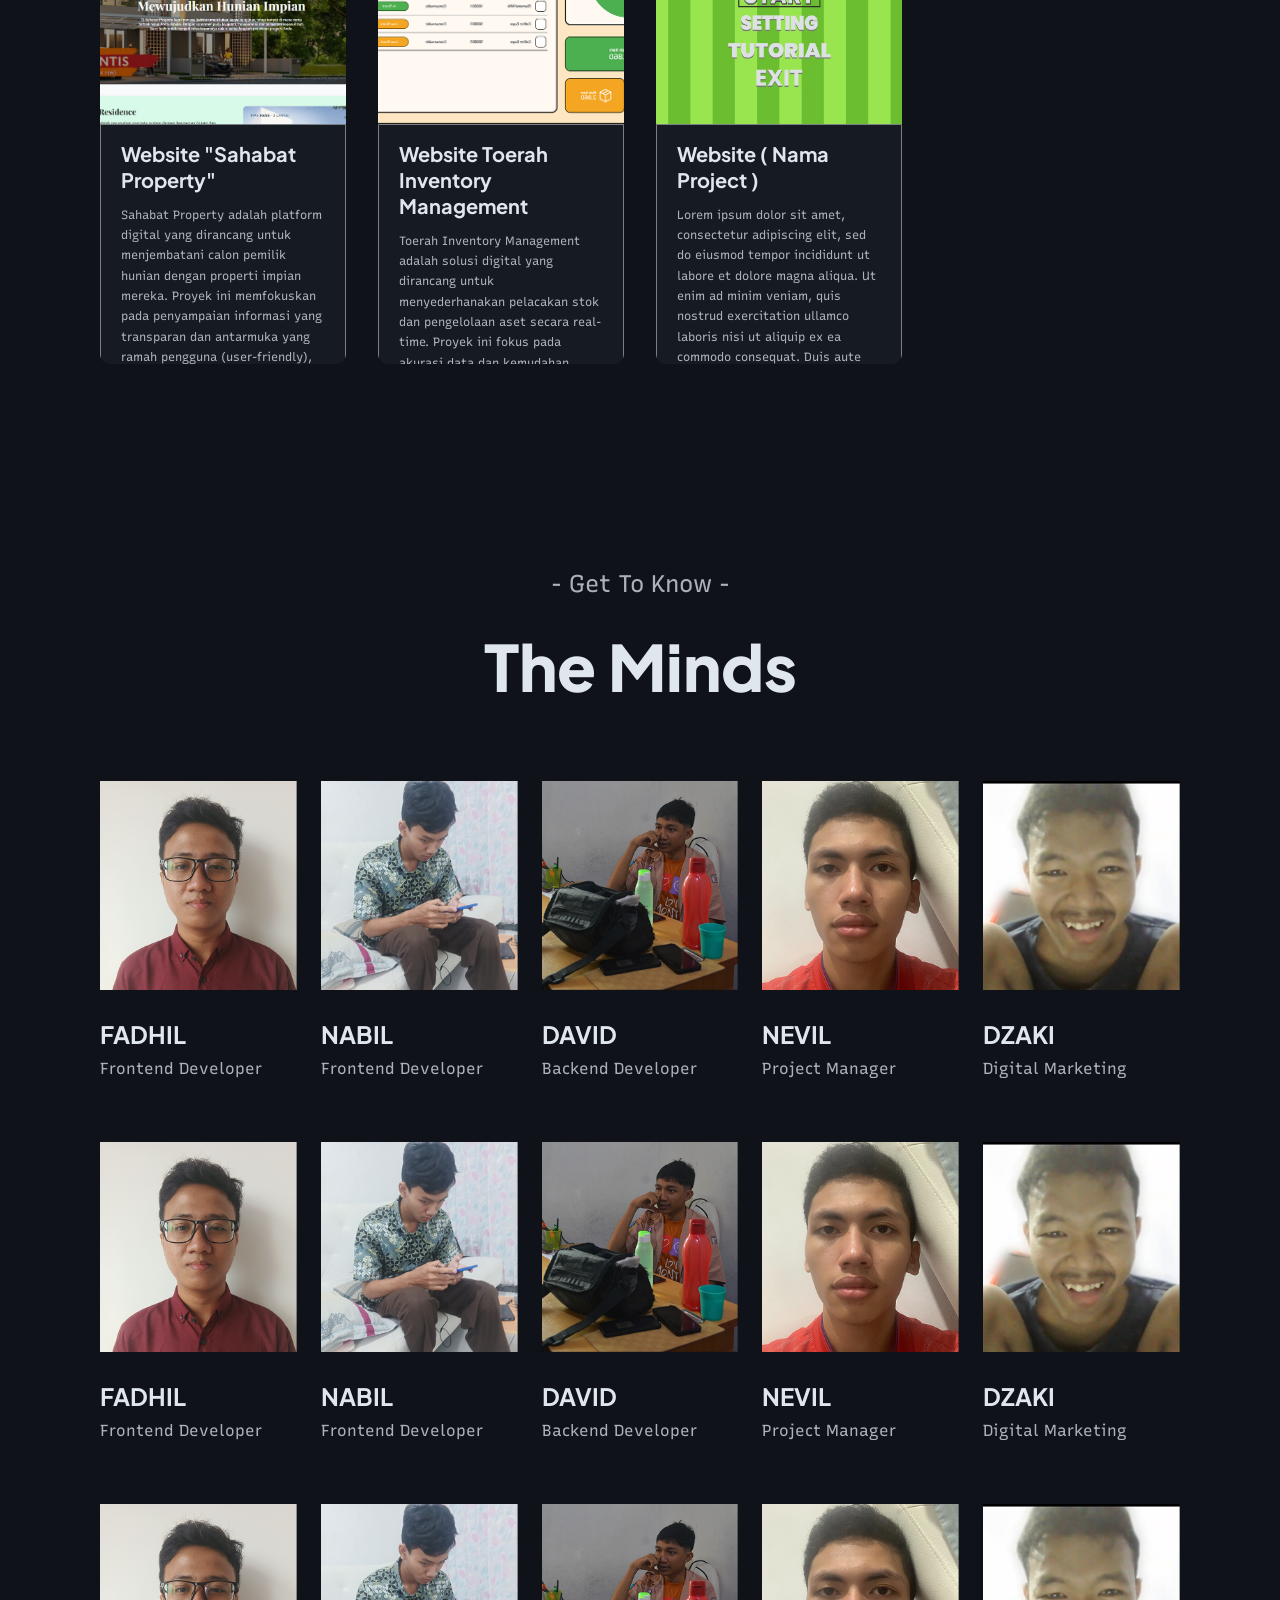
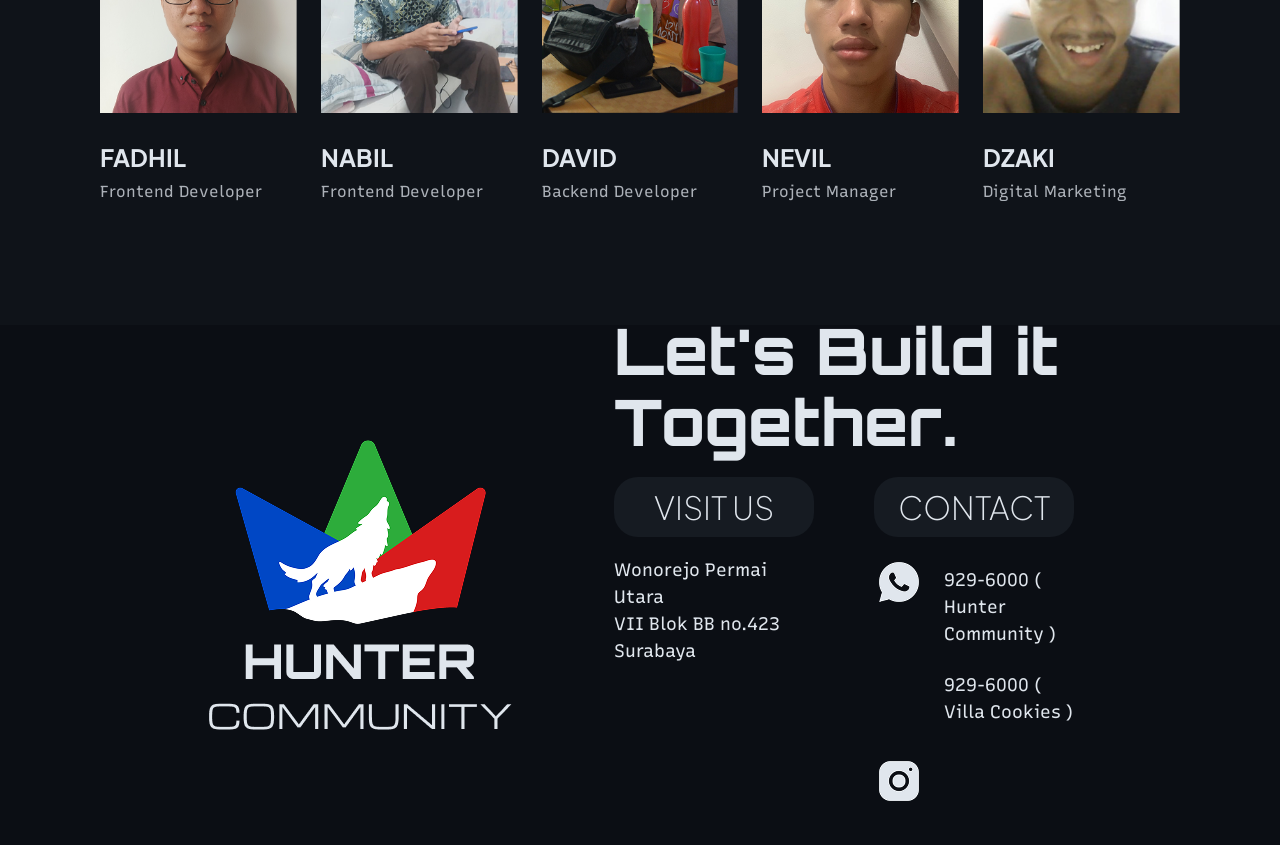
==== commit 33b7ef2a: "first commit" ====
--- a/codingpage.html
+++ b/codingpage.html
@@ -15,12 +15,12 @@
     ============================== -->
     <nav class="navbar" id="navbar">
       <div class="navbar-logo" id="navbar-logo">
-        <img src="CodingAssets/Logo.png" alt="Hunter Community Logo" />
+        <img src="HomeAssets/Logo.png" alt="Hunter Community Logo" />
       </div>
       <ul class="navbar-links">
         <li><a href="homepage.html">Home</a></li>
-        <li><a href="codingpage.html" class="active">Coding</a></li>
-        <li><a href="cookingpage.html">Cooking</a></li>
+        <li><a href="codingpage.html"  class="active">Academy</a></li>
+        <li><a href="cookingpage.html">Entrepreneur</a></li>
       </ul>
     </nav>
 
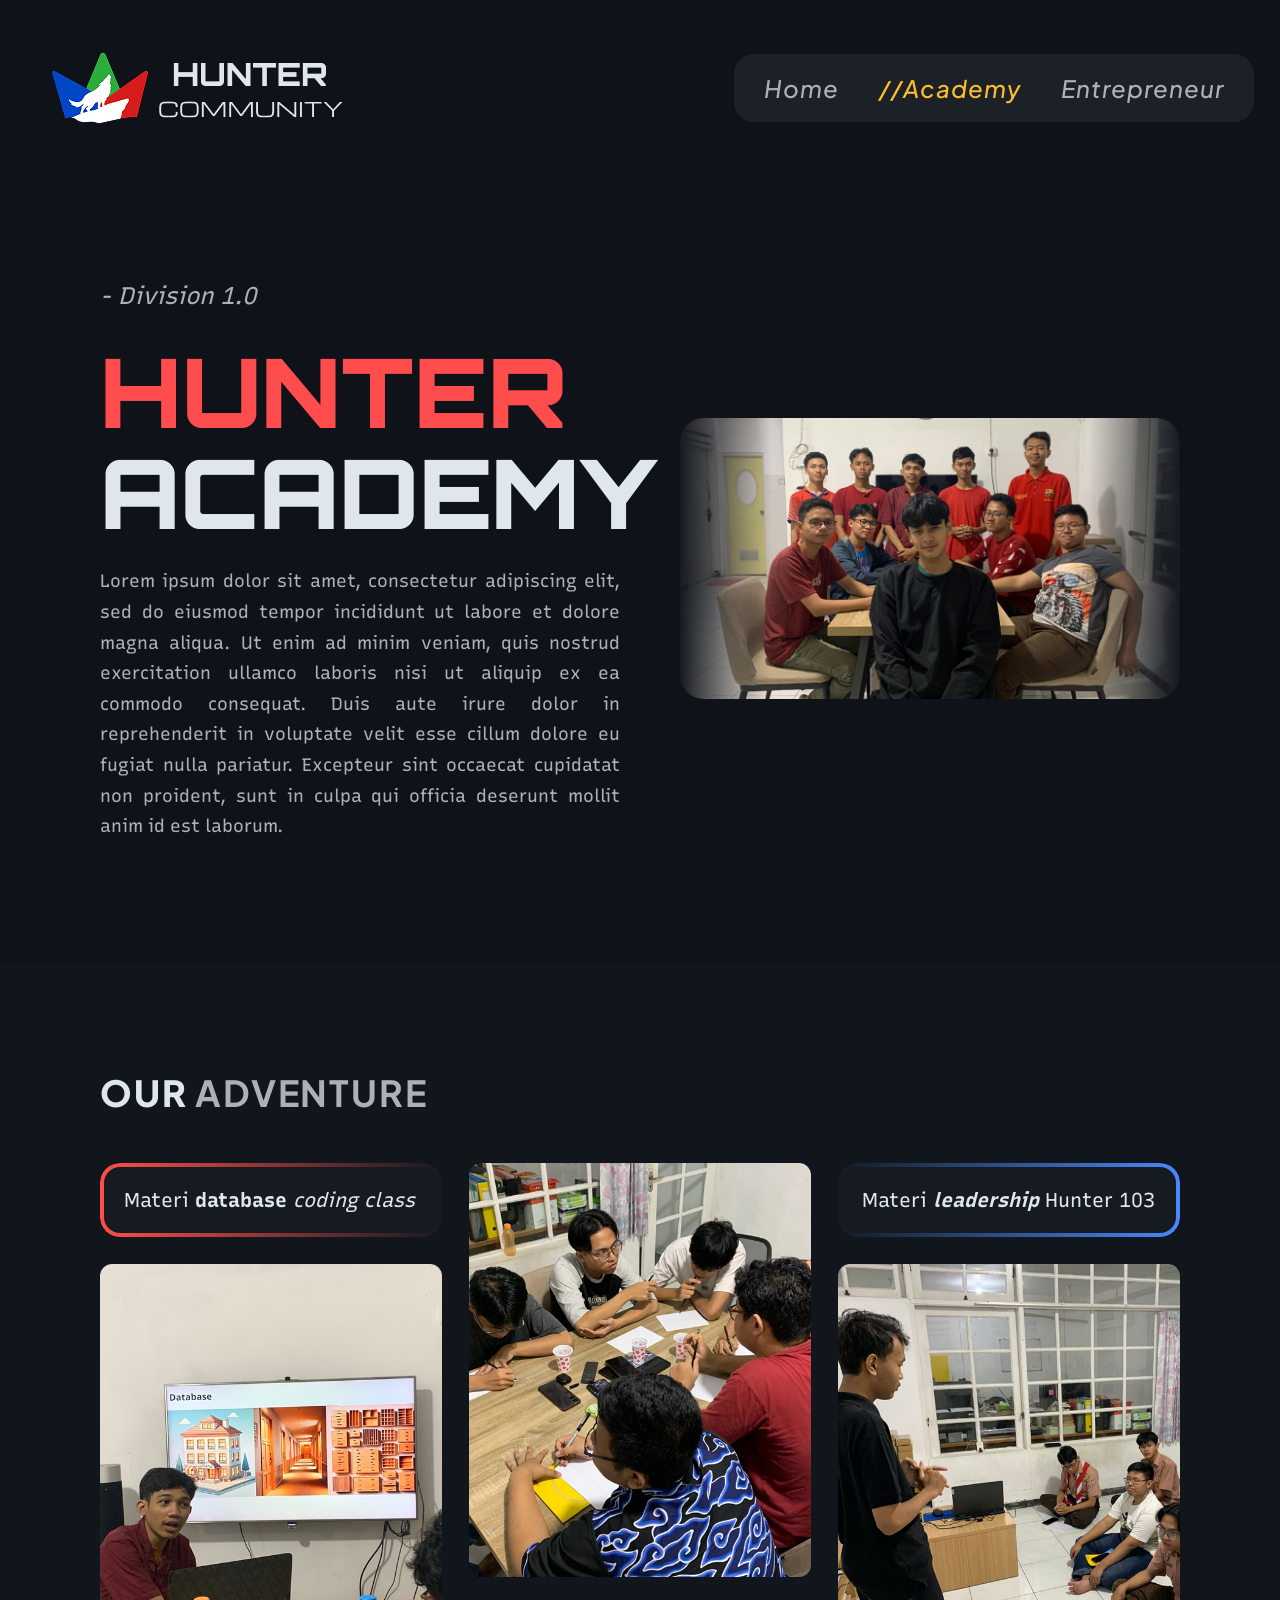
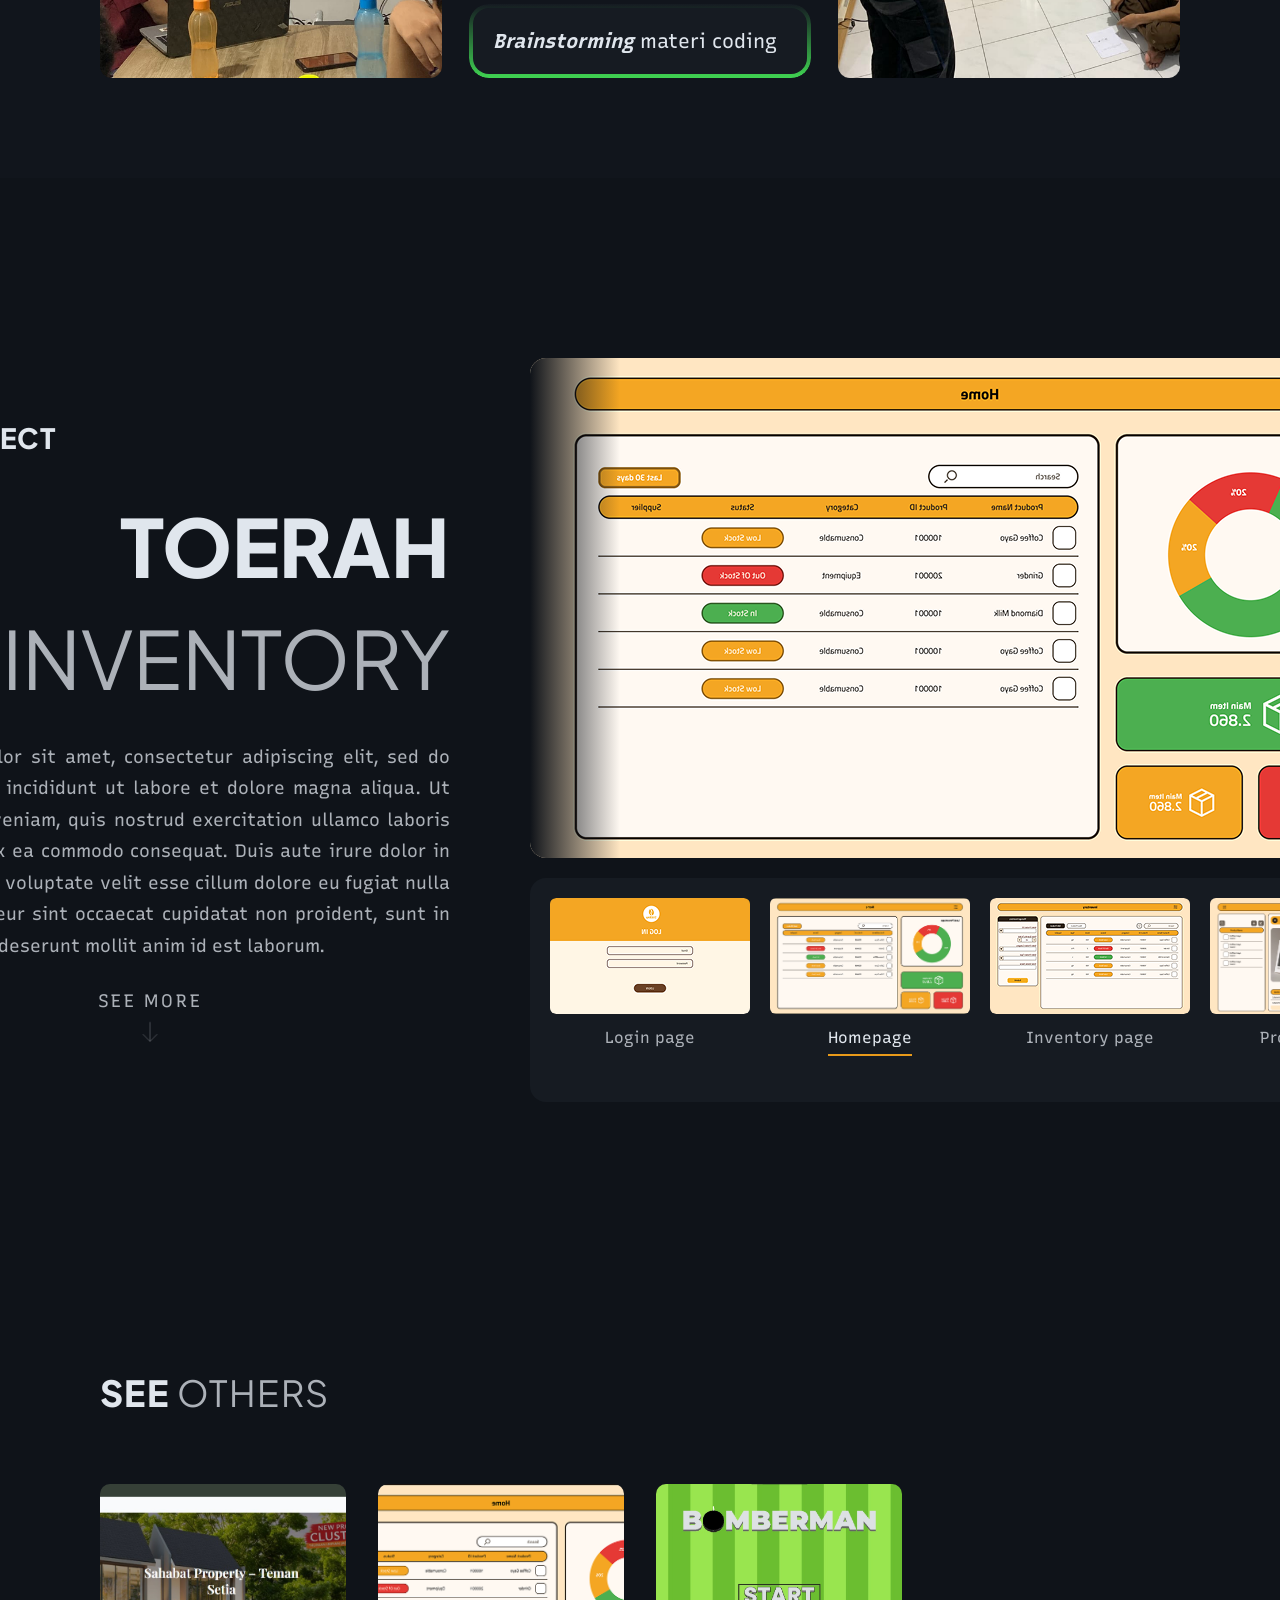
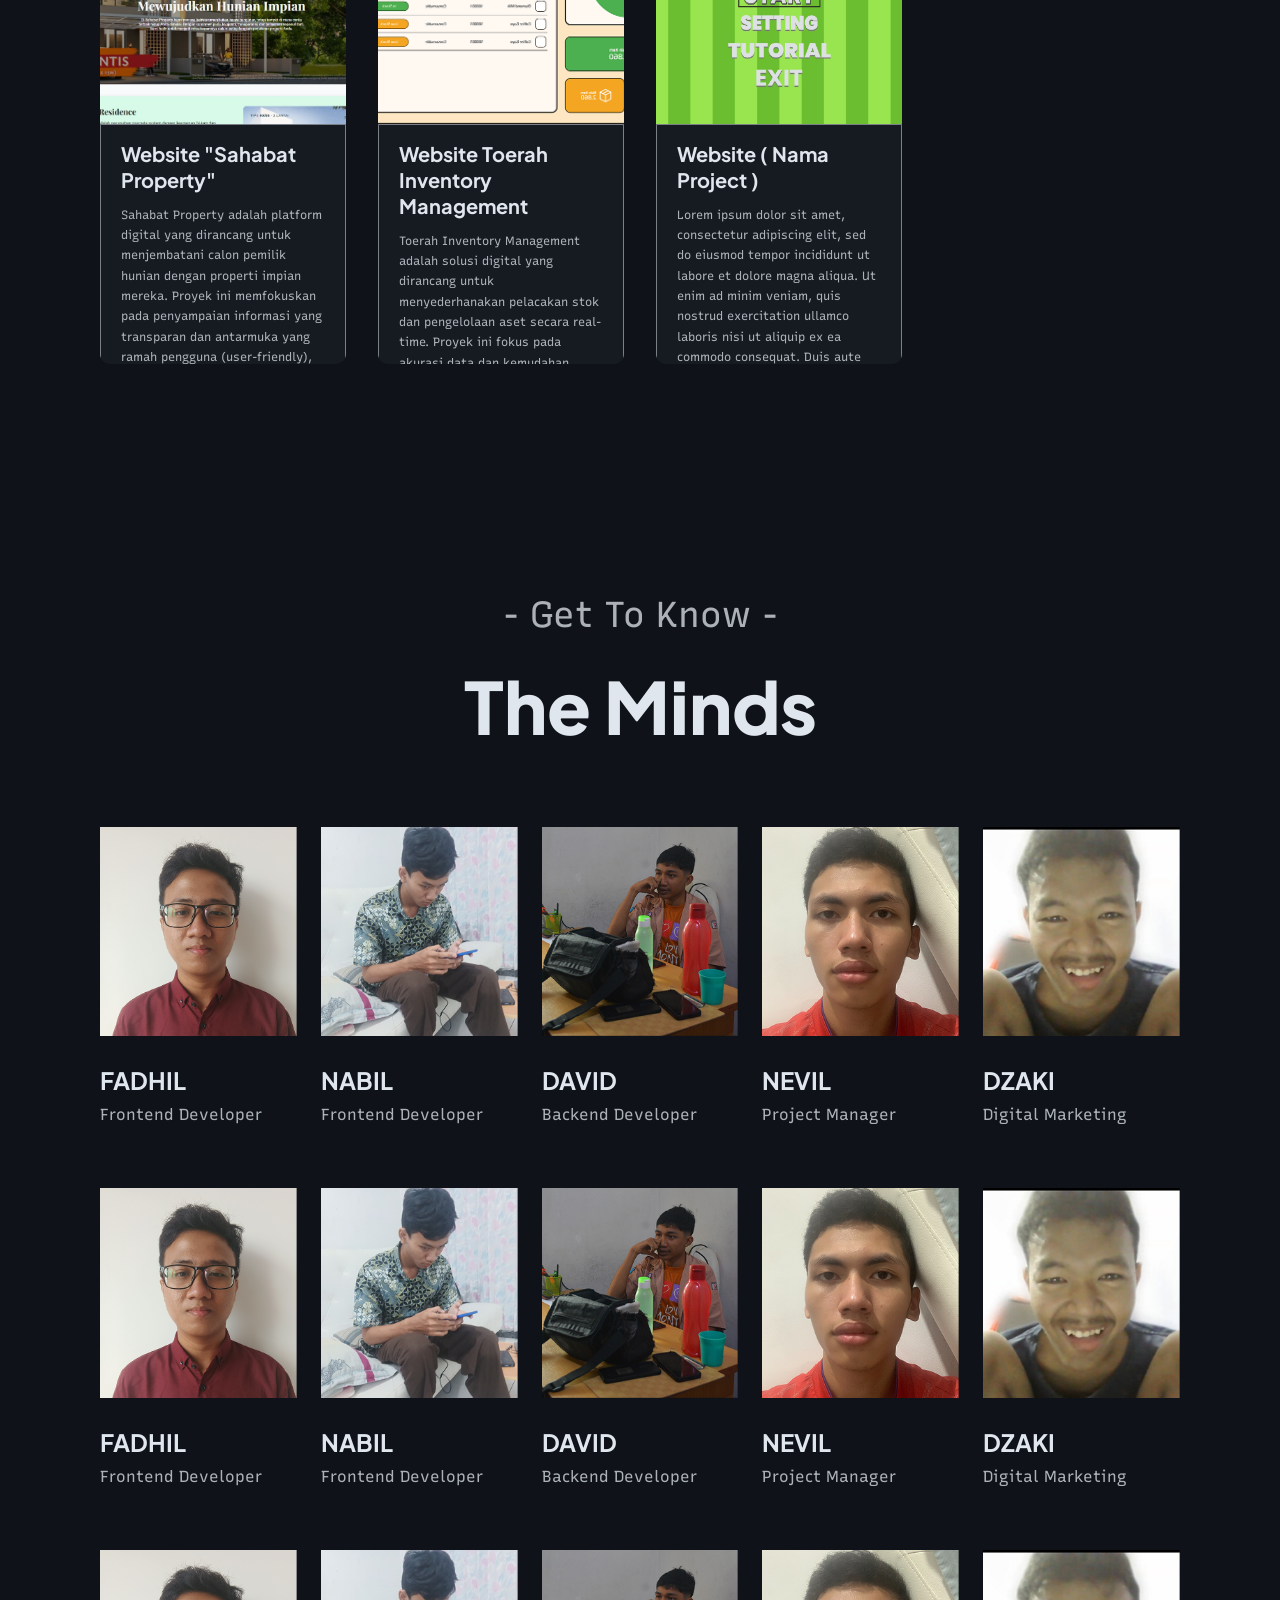
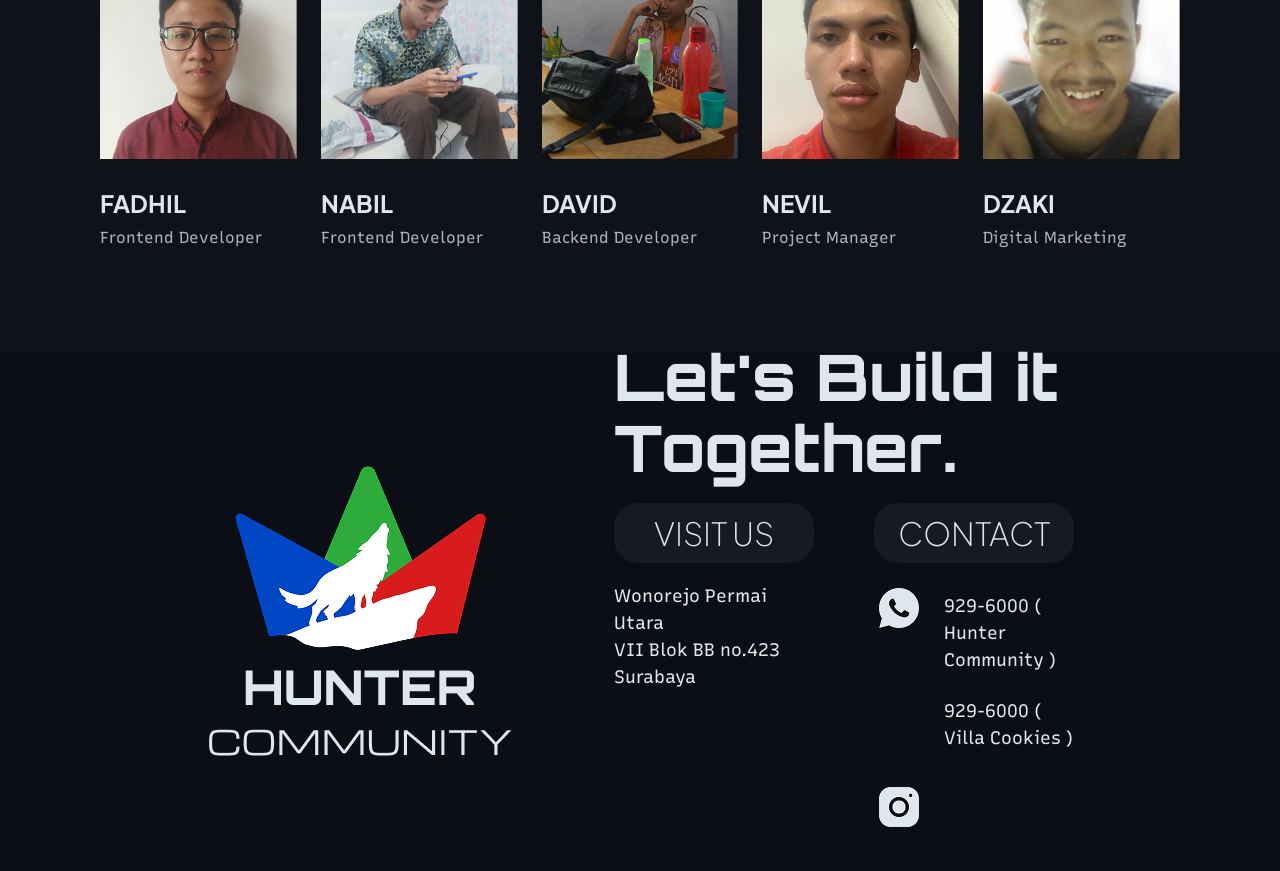
==== commit 9bac7bab: "Update Home link to point to index.html" ====
--- a/codingpage.html
+++ b/codingpage.html
@@ -18,7 +18,7 @@
         <img src="HomeAssets/Logo.png" alt="Hunter Community Logo" />
       </div>
       <ul class="navbar-links">
-        <li><a href="homepage.html">Home</a></li>
+        <li><a href="index.html">Home</a></li>
         <li><a href="codingpage.html"  class="active">Academy</a></li>
         <li><a href="cookingpage.html">Entrepreneur</a></li>
       </ul>
@@ -385,4 +385,4 @@
     </script>
 
   </body>
-</html>+</html>
--- a/codingpage.css
+++ b/codingpage.css
@@ -611,17 +611,13 @@
   color: var(--color-text-muted);
 }
 
-/* Empty slot — same dimensions but invisible */
-.so-card-empty {
-  /* takes up grid slot, nothing rendered */
-}
 
 /* ========================================
    THE MINDS
 ======================================== */
 .the-minds {
   background-color: var(--color-bg-primary);
-  padding: 80px 100px 120px 100px;
+  padding: 100px;
   display: flex;
   flex-direction: column;
   gap: 60px;
@@ -631,19 +627,18 @@
   display: flex;
   flex-direction: column;
   align-items: center;
-  gap: 8px;
 }
 
 .the-minds-eyebrow {
   font-family: var(--font-body);
-  font-size: 24px;
+  font-size: 36px;
   font-weight: 400;
   color: var(--color-text-muted);
 }
 
 .the-minds-title {
   font-family: var(--font-subtitle);
-  font-size: 64px;
+  font-size: 72px;
   font-weight: 800;
   color: var(--color-text-main);
 }
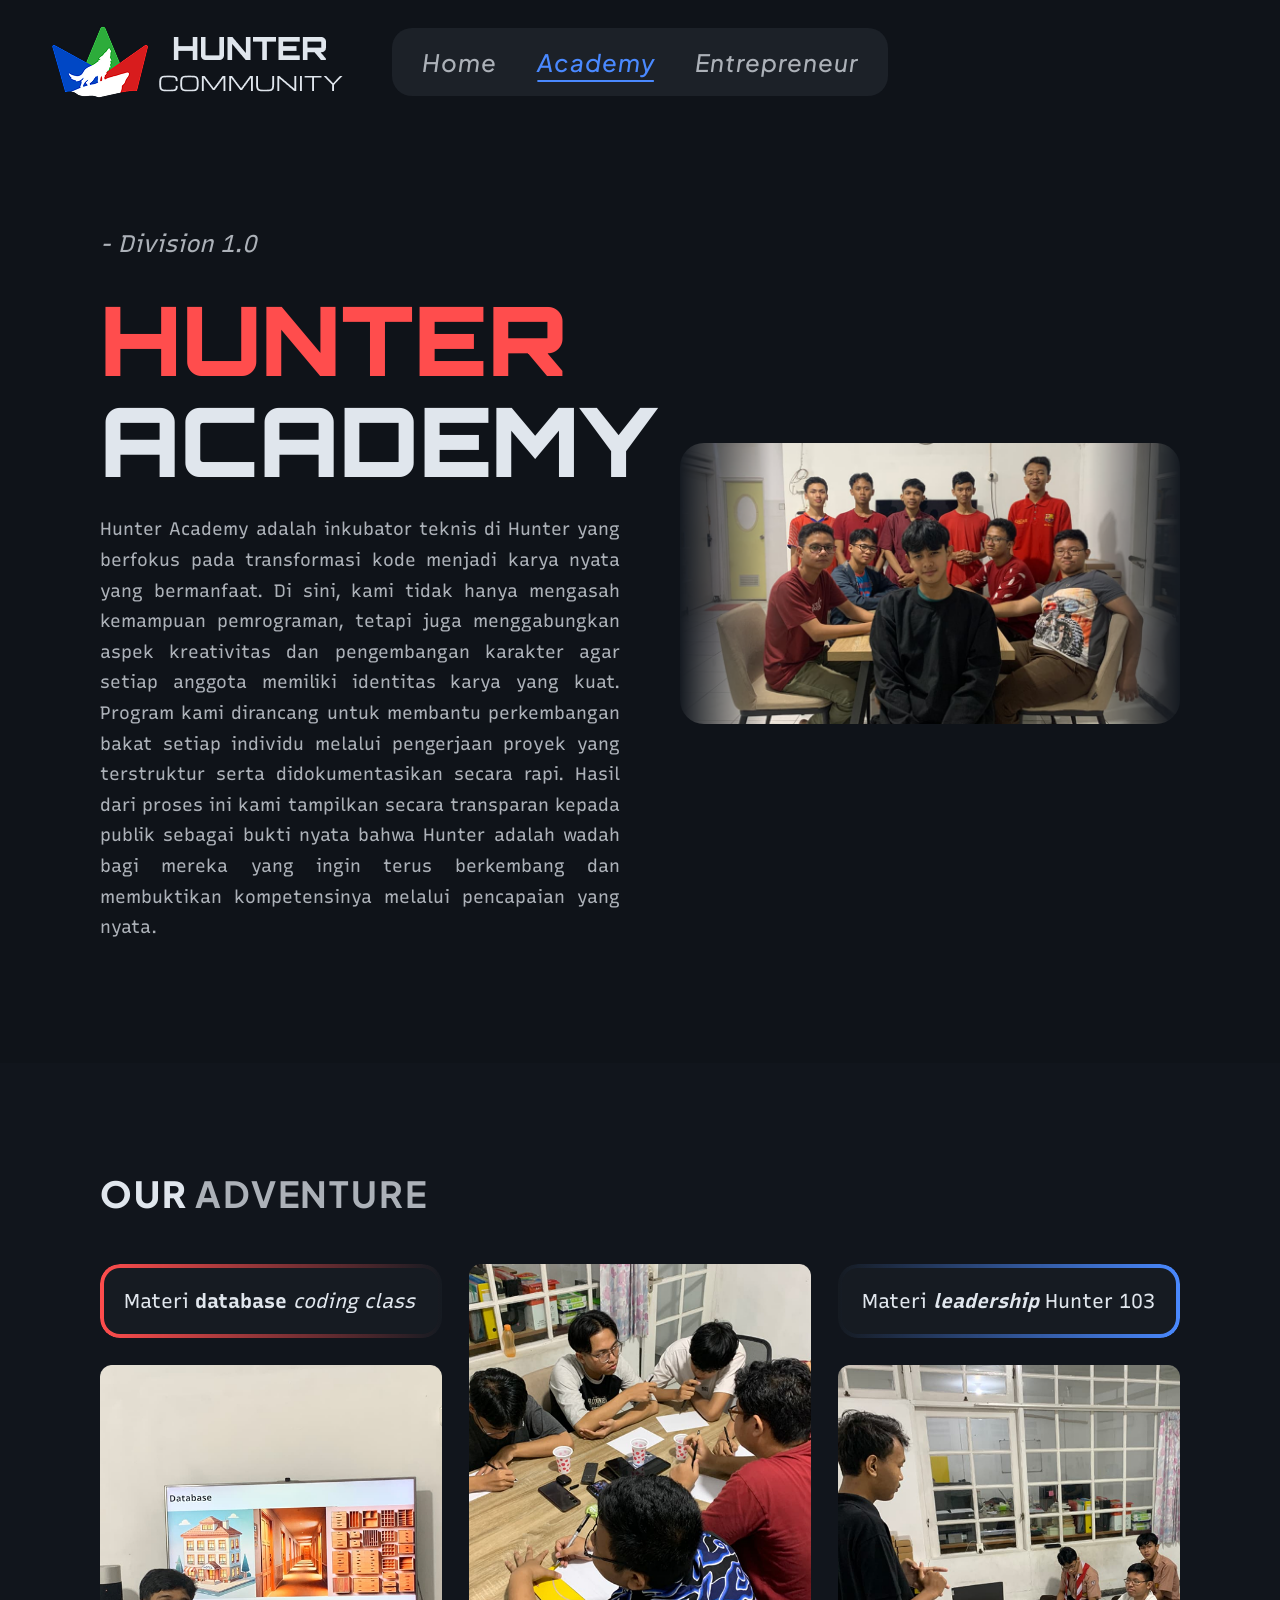
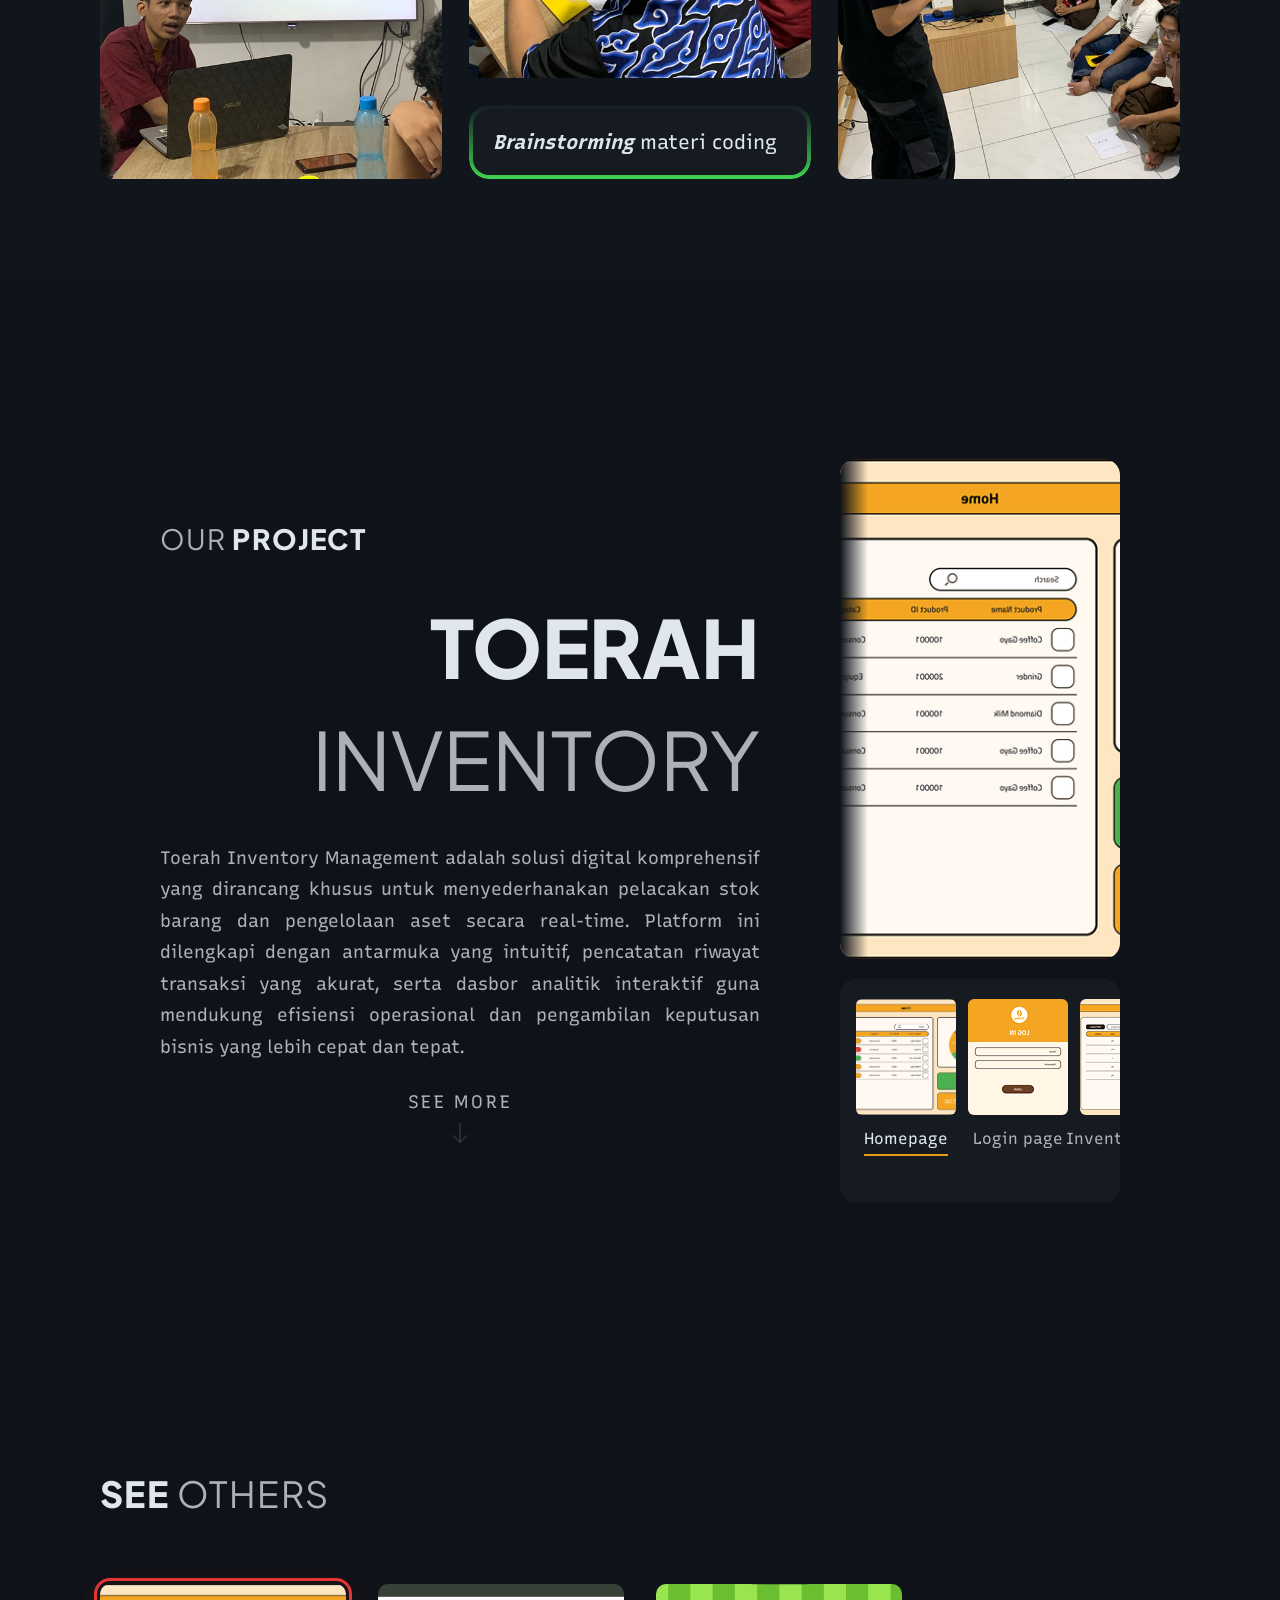
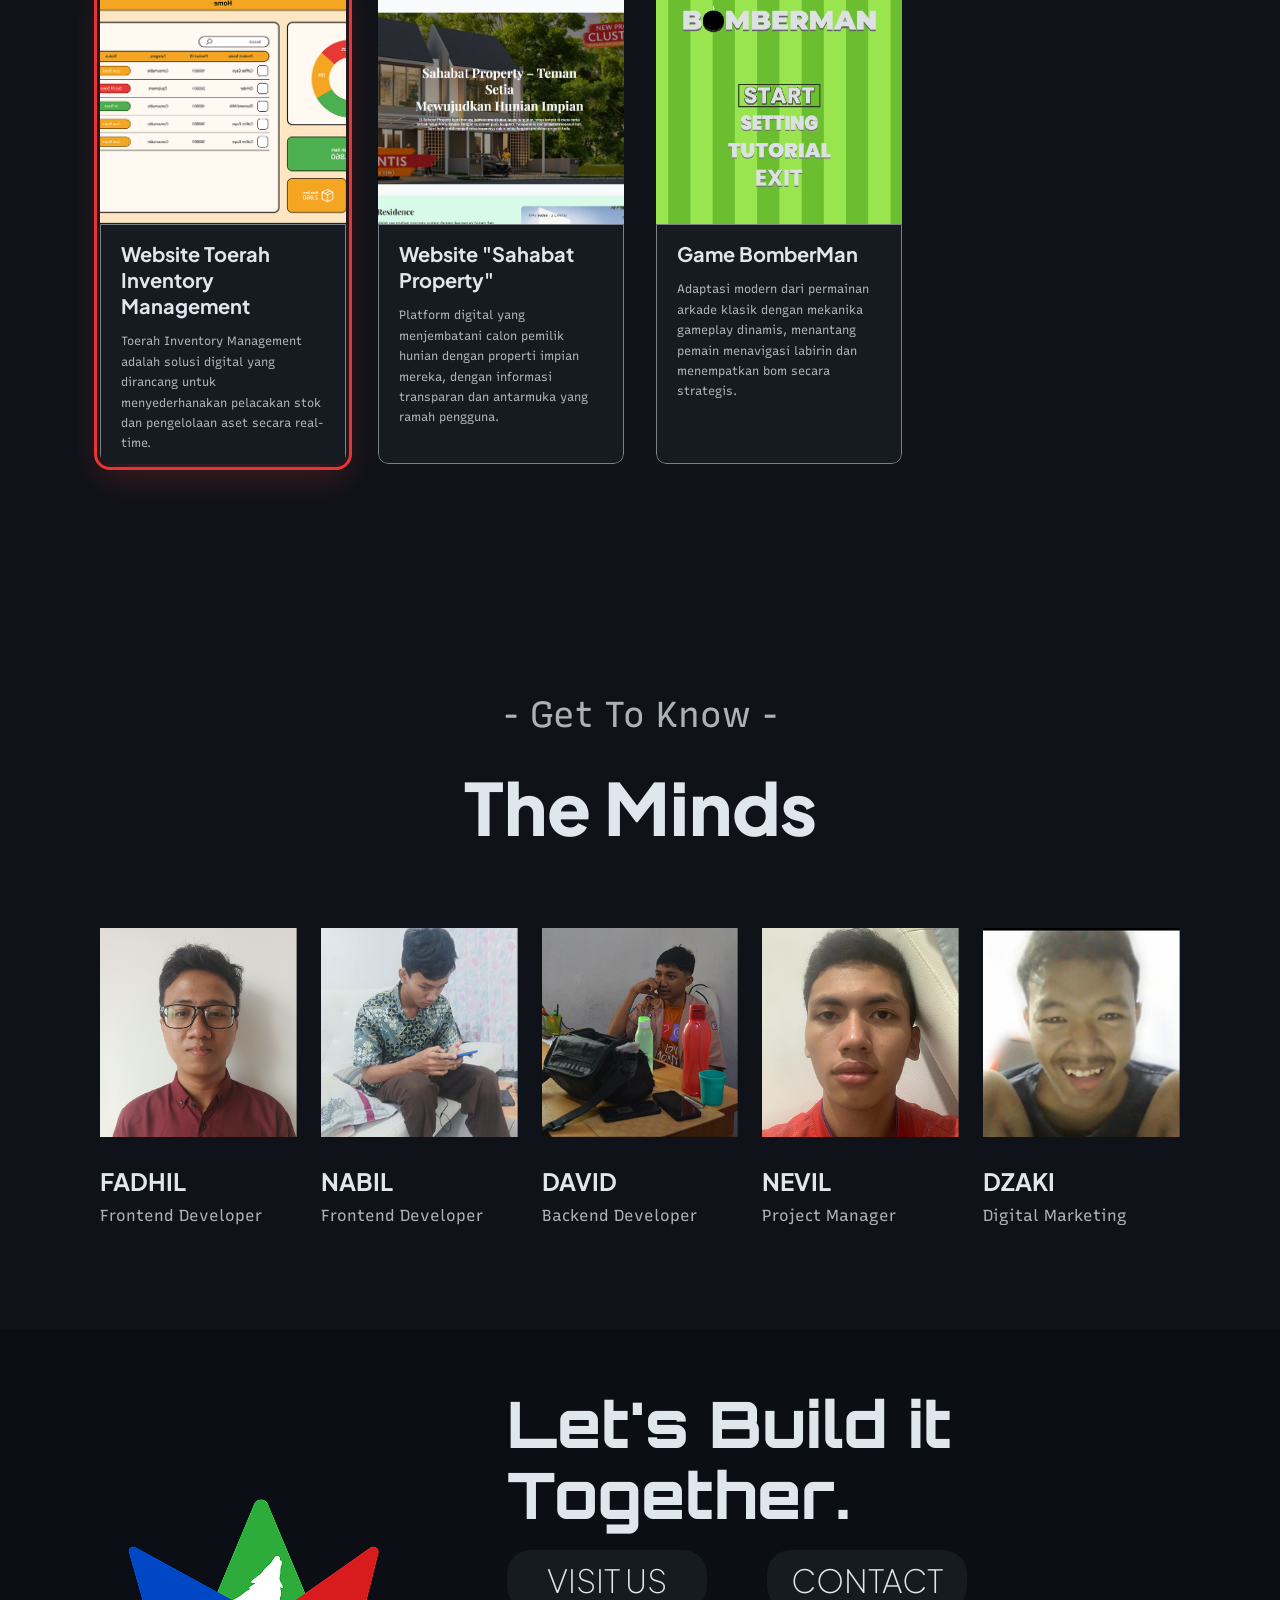
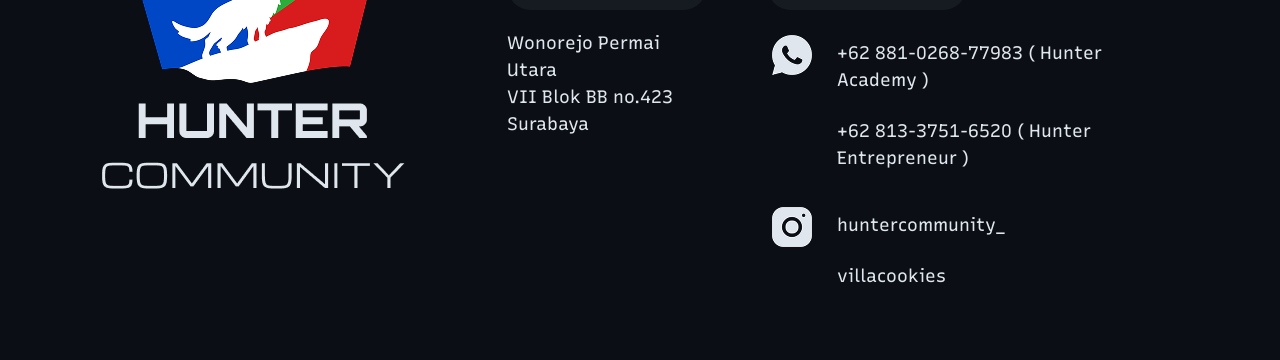
==== commit 3ca0c06d: "revisi responsive" ====
--- a/codingpage.html
+++ b/codingpage.html
@@ -7,6 +7,19 @@
     <link rel="stylesheet" href="codingpage.css" />
     <link rel="preconnect" href="https://fonts.googleapis.com" />
     <link rel="preconnect" href="https://fonts.gstatic.com" crossorigin />
+    <style>
+      /* Card See Others yang sedang aktif */
+      .so-card--active {
+        outline: 3px solid #e53535;
+        outline-offset: 3px;
+        transform: translateY(-4px);
+        box-shadow: 0 12px 32px rgba(229, 53, 53, 0.25);
+        transition: transform 0.3s ease, box-shadow 0.3s ease;
+      }
+      .so-card {
+        transition: transform 0.3s ease, box-shadow 0.3s ease, outline 0.3s ease;
+      }
+    </style>
   </head>
   <body>
 
@@ -15,10 +28,10 @@
     ============================== -->
     <nav class="navbar" id="navbar">
       <div class="navbar-logo" id="navbar-logo">
-        <img src="HomeAssets/Logo.png" alt="Hunter Community Logo" />
+        <img src="HomeAssets/components/Logo.png" alt="Hunter Community Logo" />
       </div>
       <ul class="navbar-links">
-        <li><a href="index.html">Home</a></li>
+        <li><a href="homepage.html">Home</a></li>
         <li><a href="codingpage.html"  class="active">Academy</a></li>
         <li><a href="cookingpage.html">Entrepreneur</a></li>
       </ul>
@@ -35,17 +48,11 @@
           ACADEMY
         </h1>
         <p class="hero-description reveal reveal-delay-2">
-          Lorem ipsum dolor sit amet, consectetur adipiscing elit, sed do eiusmod
-          tempor incididunt ut labore et dolore magna aliqua. Ut enim ad minim
-          veniam, quis nostrud exercitation ullamco laboris nisi ut aliquip ex ea
-          commodo consequat. Duis aute irure dolor in reprehenderit in voluptate
-          velit esse cillum dolore eu fugiat nulla pariatur. Excepteur sint
-          occaecat cupidatat non proident, sunt in culpa qui officia deserunt
-          mollit anim id est laborum.
+          Hunter Academy adalah inkubator teknis di Hunter yang berfokus pada transformasi kode menjadi karya nyata yang bermanfaat. Di sini, kami tidak hanya mengasah kemampuan pemrograman, tetapi juga menggabungkan aspek kreativitas dan pengembangan karakter agar setiap anggota memiliki identitas karya yang kuat. Program kami dirancang untuk membantu perkembangan bakat setiap individu melalui pengerjaan proyek yang terstruktur serta didokumentasikan secara rapi. Hasil dari proses ini kami tampilkan secara transparan kepada publik sebagai bukti nyata bahwa Hunter adalah wadah bagi mereka yang ingin terus berkembang dan membuktikan kompetensinya melalui pencapaian yang nyata.
         </p>
       </div>
       <div class="hero-image-wrapper reveal reveal-right reveal-delay-1">
-        <img src="CodingAssets/FotoBersamaCoding.png" alt="Hunter Academy" class="hero-image" />
+        <img src="CodingAssets/hero/FotoBersamaCoding.png" alt="Hunter Academy" class="hero-image" />
       </div>
     </section>
 
@@ -59,128 +66,35 @@
       <div class="adventure-cards">
         <div class="adventure-card reveal reveal-delay-1">
           <div class="card-label border-red">Materi <strong>database</strong> <em>coding class</em></div>
-          <img src="CodingAssets/FotoMateriCoding.png" alt="Materi Database Coding Class" />
+          <img src="CodingAssets/adventure/FotoMateriCoding.png" alt="Materi Database Coding Class" />
         </div>
         <div class="adventure-card reveal reveal-delay-2">
-          <img src="CodingAssets/FotoBrainstorming.png" alt="Brainstorming Materi Coding" />
+          <img src="CodingAssets/adventure/FotoBrainstorming.png" alt="Brainstorming Materi Coding" />
           <div class="card-label border-green"><em><strong>Brainstorming</strong></em> materi coding</div>
         </div>
         <div class="adventure-card reveal reveal-delay-3">
           <div class="card-label border-blue">Materi <em><strong>leadership</strong></em> Hunter 103</div>
-          <img src="CodingAssets/FotoMateriLeadership.png" alt="Materi Leadership Hunter 103" />
+          <img src="CodingAssets/adventure/FotoMateriLeadership.png" alt="Materi Leadership Hunter 103" />
         </div>
       </div>
     </section>
 
     <!-- ==============================
-         OUR PROJECT
-    ============================== -->
-    <section class="our-project">
-      <div class="project-item" id="project-1">
-
-        <!-- LEFT -->
-        <div class="project-left">
-          <p class="project-section-label reveal">OUR <strong>PROJECT</strong></p>
-          <h2 class="project-title reveal reveal-delay-1">TOERAH<br><span>INVENTORY</span></h2>
-          <p class="project-desc reveal reveal-delay-2">
-            Lorem ipsum dolor sit amet, consectetur adipiscing elit,
-            sed do eiusmod tempor incididunt ut labore et dolore magna
-            aliqua. Ut enim ad minim veniam, quis nostrud exercitation
-            ullamco laboris nisi ut aliquip ex ea commodo consequat.
-            Duis aute irure dolor in reprehenderit in voluptate velit
-            esse cillum dolore eu fugiat nulla pariatur. Excepteur sint
-            occaecat cupidatat non proident, sunt in culpa qui officia
-            deserunt mollit anim id est laborum.
-          </p>
-          <!-- See More: hover only, no action on click -->
-          <div class="project-seemore-wrap">
-            <button class="btn-seemore" tabindex="-1">
-              SEE MORE
-              <img src="CodingAssets/ArrowDown.png" alt="arrow down" class="arrow-icon" />
-            </button>
-          </div>
-        </div>
-
-        <!-- RIGHT -->
-        <div class="project-right reveal reveal-right reveal-delay-1">
-          <div class="project-main-img-wrap">
-            <div class="project-main-img-gradient"></div>
-            <img
-              src="CodingAssets/OurProjectHomePage.png"
-              alt="Toerah Inventory - Homepage"
-              class="project-main-img"
-              id="main-img-1"
-            />
-          </div>
-          <div class="project-tabs" id="tabs-1">
-            <div class="project-tab" onclick="switchTab(1,'CodingAssets/OurProjectLoginPage.png',this)">
-              <img src="CodingAssets/OurProjectLoginPage.png" alt="Login page" />
-              <span>Login page</span>
-            </div>
-            <div class="project-tab active" onclick="switchTab(1,'CodingAssets/OurProjectHomePage.png',this)">
-              <img src="CodingAssets/OurProjectHomePage.png" alt="Homepage" />
-              <span>Homepage</span>
-            </div>
-            <div class="project-tab" onclick="switchTab(1,'CodingAssets/OurProjectInventoryPage.png',this)">
-              <img src="CodingAssets/OurProjectInventoryPage.png" alt="Inventory page" />
-              <span>Inventory page</span>
-            </div>
-            <div class="project-tab" onclick="switchTab(1,'CodingAssets/OurProjectDetailItem.png',this)">
-              <img src="CodingAssets/OurProjectDetailItem.png" alt="Profile page" />
-              <span>Profile page</span>
-            </div>
-          </div>
-        </div>
-
-      </div>
+         OUR PROJECT  (rendered by JS)
+    ============================== -->
+    <section class="our-project" id="our-project-section">
+      <!-- injected by renderProjects() -->
     </section>
 
     <!-- ==============================
-         SEE OTHERS
-    ============================== -->
-    <section class="see-others">
+         SEE OTHERS  (rendered by JS)
+    ============================== -->
+    <section class="see-others" id="see-others-section">
       <h2 class="see-others-title reveal">
         <strong>SEE</strong> OTHERS
       </h2>
-
-      <div class="see-others-grid">
-
-        <!-- Card 1 -->
-        <div class="so-card reveal reveal-delay-1">
-          <div class="so-card-img">
-            <img src="CodingAssets/SahabatProperty.jpg" alt="Website Sahabat Property" />
-          </div>
-          <div class="so-card-body">
-            <h3>Website "Sahabat Property"</h3>
-            <p>Sahabat Property adalah platform digital yang dirancang untuk menjembatani calon pemilik hunian dengan properti impian mereka. Proyek ini memfokuskan pada penyampaian informasi yang transparan dan antarmuka yang ramah pengguna (user-friendly), memungkinkan pengunjung mengeksplorasi unit properti secara detail dan profesional.</p>
-          </div>
-        </div>
-
-        <!-- Card 2 -->
-        <div class="so-card reveal reveal-delay-2">
-          <div class="so-card-img">
-            <img src="CodingAssets/OurProjectHomePage.png" alt="Website Toerah Inventory Management" />
-          </div>
-          <div class="so-card-body">
-            <h3>Website Toerah Inventory Management</h3>
-            <p>Toerah Inventory Management adalah solusi digital yang dirancang untuk menyederhanakan pelacakan stok dan pengelolaan aset secara real-time. Proyek ini fokus pada akurasi data dan kemudahan akses bagi pengguna untuk memastikan alur inventaris berjalan lancar, terorganisir, dan transparan.</p>
-          </div>
-        </div>
-
-        <!-- Card 3 -->
-        <div class="so-card reveal reveal-delay-3">
-          <div class="so-card-img">
-            <img src="CodingAssets/Bomberman.jpeg" alt="Website Nama Project" />
-          </div>
-          <div class="so-card-body">
-            <h3>Website ( Nama Project )</h3>
-            <p>Lorem ipsum dolor sit amet, consectetur adipiscing elit, sed do eiusmod tempor incididunt ut labore et dolore magna aliqua. Ut enim ad minim veniam, quis nostrud exercitation ullamco laboris nisi ut aliquip ex ea commodo consequat. Duis aute irure dolor in reprehenderit in voluptate velit esse cillum dolore eu fugiat nulla pariatur.</p>
-          </div>
-        </div>
-
-        <!-- Slot 4 — kosong (spacer) -->
-        <div class="so-card-empty"></div>
-
+      <div class="see-others-grid" id="see-others-grid">
+        <!-- injected by renderSeeOthers() -->
       </div>
     </section>
 
@@ -198,7 +112,7 @@
         <!-- Row 1 -->
         <div class="mind-card reveal reveal-delay-1">
           <div class="mind-card-img">
-            <img src="CodingAssets/FotoFadhil-FrontendDeveloper.png" alt="Fadhl" />
+            <img src="CodingAssets/minds/FotoFadhil-FrontendDeveloper.png" alt="Fadhl" />
           </div>
           <p class="mind-name">FADHIL</p>
           <p class="mind-role">Frontend Developer</p>
@@ -206,7 +120,7 @@
 
         <div class="mind-card reveal reveal-delay-2">
           <div class="mind-card-img">
-            <img src="CodingAssets/FotoNabil-FrontendDeveloper.png" alt="Nabil" />
+            <img src="CodingAssets/minds/FotoNabil-FrontendDeveloper.png" alt="Nabil" />
           </div>
           <p class="mind-name">NABIL</p>
           <p class="mind-role">Frontend Developer</p>
@@ -214,7 +128,7 @@
 
         <div class="mind-card reveal reveal-delay-3">
           <div class="mind-card-img">
-            <img src="CodingAssets/FotoDavid-BackendDeveloper.png" alt="David" />
+            <img src="CodingAssets/minds/FotoDavid-BackendDeveloper.png" alt="David" />
           </div>
           <p class="mind-name">DAVID</p>
           <p class="mind-role">Backend Developer</p>
@@ -222,7 +136,7 @@
 
         <div class="mind-card reveal reveal-delay-4">
           <div class="mind-card-img">
-            <img src="CodingAssets/FotoNevil-ProjectManager.png" alt="Nevil" />
+            <img src="CodingAssets/minds/FotoNevil-ProjectManager.png" alt="Nevil" />
           </div>
           <p class="mind-name">NEVIL</p>
           <p class="mind-role">Project Manager</p>
@@ -230,93 +144,13 @@
 
         <div class="mind-card reveal reveal-delay-5">
           <div class="mind-card-img">
-            <img src="CodingAssets/FotoDzaki-DigitalMarketing.png" alt="Dzaki" />
+            <img src="CodingAssets/minds/FotoDzaki-DigitalMarketing.png" alt="Dzaki" />
           </div>
           <p class="mind-name">DZAKI</p>
           <p class="mind-role">Digital Marketing</p>
         </div>
 
-        <!-- Row 1 -->
-        <div class="mind-card reveal reveal-delay-1">
-          <div class="mind-card-img">
-            <img src="CodingAssets/FotoFadhil-FrontendDeveloper.png" alt="Fadhl" />
-          </div>
-          <p class="mind-name">FADHIL</p>
-          <p class="mind-role">Frontend Developer</p>
-        </div>
-
-        <div class="mind-card reveal reveal-delay-2">
-          <div class="mind-card-img">
-            <img src="CodingAssets/FotoNabil-FrontendDeveloper.png" alt="Nabil" />
-          </div>
-          <p class="mind-name">NABIL</p>
-          <p class="mind-role">Frontend Developer</p>
-        </div>
-
-        <div class="mind-card reveal reveal-delay-3">
-          <div class="mind-card-img">
-            <img src="CodingAssets/FotoDavid-BackendDeveloper.png" alt="David" />
-          </div>
-          <p class="mind-name">DAVID</p>
-          <p class="mind-role">Backend Developer</p>
-        </div>
-
-        <div class="mind-card reveal reveal-delay-4">
-          <div class="mind-card-img">
-            <img src="CodingAssets/FotoNevil-ProjectManager.png" alt="Nevil" />
-          </div>
-          <p class="mind-name">NEVIL</p>
-          <p class="mind-role">Project Manager</p>
-        </div>
-
-        <div class="mind-card reveal reveal-delay-5">
-          <div class="mind-card-img">
-            <img src="CodingAssets/FotoDzaki-DigitalMarketing.png" alt="Dzaki" />
-          </div>
-          <p class="mind-name">DZAKI</p>
-          <p class="mind-role">Digital Marketing</p>
-        </div>
-
-        <!-- Row 1 -->
-        <div class="mind-card reveal reveal-delay-1">
-          <div class="mind-card-img">
-            <img src="CodingAssets/FotoFadhil-FrontendDeveloper.png" alt="Fadhl" />
-          </div>
-          <p class="mind-name">FADHIL</p>
-          <p class="mind-role">Frontend Developer</p>
-        </div>
-
-        <div class="mind-card reveal reveal-delay-2">
-          <div class="mind-card-img">
-            <img src="CodingAssets/FotoNabil-FrontendDeveloper.png" alt="Nabil" />
-          </div>
-          <p class="mind-name">NABIL</p>
-          <p class="mind-role">Frontend Developer</p>
-        </div>
-
-        <div class="mind-card reveal reveal-delay-3">
-          <div class="mind-card-img">
-            <img src="CodingAssets/FotoDavid-BackendDeveloper.png" alt="David" />
-          </div>
-          <p class="mind-name">DAVID</p>
-          <p class="mind-role">Backend Developer</p>
-        </div>
-
-        <div class="mind-card reveal reveal-delay-4">
-          <div class="mind-card-img">
-            <img src="CodingAssets/FotoNevil-ProjectManager.png" alt="Nevil" />
-          </div>
-          <p class="mind-name">NEVIL</p>
-          <p class="mind-role">Project Manager</p>
-        </div>
-
-        <div class="mind-card reveal reveal-delay-5">
-          <div class="mind-card-img">
-            <img src="CodingAssets/FotoDzaki-DigitalMarketing.png" alt="Dzaki" />
-          </div>
-          <p class="mind-name">DZAKI</p>
-          <p class="mind-role">Digital Marketing</p>
-        </div>
+        
 
       </div>
     </section>
@@ -325,64 +159,262 @@
          FOOTER
     ============================== -->
     <footer class="footer">
-      <img src="CodingAssets/Logo3.png" alt="Hunter Community" class="reveal reveal-delay-2"/>
-      <div class="footer-inner">
-        <h2 class="reveal reveal-delay-1">Let's Build it Together.</h2>
-        <div class="footer-inner-content">
-          <div class="footer-visitus">
-            <h4 class="reveal reveal-delay-3">Visit Us</h4>
-            <p class="reveal reveal-delay-4">Wonorejo Permai Utara <br>VII Blok BB no.423 <br>Surabaya</p>
-          </div>
-          <div class="footer-contact">
-            <h4 class="reveal reveal-delay-3">Contact</h4>
-            <div class="contact-sosmed">
-              <img src="CodingAssets/WhatsAppIcon.png" alt="WhatsApp" class="reveal reveal-delay-4">
-              <div class="contact reveal reveal-delay-5">
-                <p>929-6000 ( Hunter Community )</p>
-                <p>929-6000 ( Villa Cookies )</p>
-              </div>
+        <!-- Logo -->
+          <img src="HomeAssets/components/Logo3.png" alt="Hunter Community" class="reveal reveal-delay-2"/>
+
+        <div class="footer-inner">
+          <h2 class="reveal reveal-delay-1">Let's Build it Together.</h2>
+          <div class="footer-inner-content">
+            <div class="footer-visitus">
+              <h4 class="reveal reveal-delay-3">Visit Us</h4>
+              <p class="reveal reveal-delay-4">Wonorejo Permai Utara <br>VII Blok BB no.423 <br>Surabaya</p>
             </div>
-            <div class="contact-sosmed">
-              <img src="CodingAssets/InstagramIcon.png" alt="Instagram" class="reveal reveal-delay-4">
-              <div class="contact reveal reveal-delay-5">
-                <p>huntercommunity_</p>
-                <p>villacookies</p>
+            <div class="footer-contact">
+              <h4 class="reveal reveal-delay-3">Contact</h4>
+              <div class="contact-sosmed">
+                <img src="HomeAssets/components/WhatsAppIcon.png" alt="WhatsApp" class="reveal reveal-delay-4">
+                <div class="contact reveal reveal-delay-5">
+                  <p>+62 881-0268-77983 ( Hunter Academy )</p>
+                  <p>+62 813-3751-6520 ( Hunter Entrepreneur )</p>
+                </div>
+              </div>
+              <div class="contact-sosmed">
+                <img src="HomeAssets/components/InstagramIcon.png" alt="Instagram" class="reveal reveal-delay-4">
+                <div class="contact reveal reveal-delay-5">
+                  <p>huntercommunity_</p>
+                  <p>villacookies</p>
+                </div>
               </div>
             </div>
           </div>
         </div>
-      </div>
     </footer>
 
     <script>
+      // ============================================================
+      //  DATA — Edit / tambah project di sini
+      // ============================================================
+      /**
+       * Satu array "projects" untuk semua data.
+       * Tiap project muncul di:
+       *   - section "OUR PROJECT" (judul, deskripsi, tab gambar)
+       *   - card "SEE OTHERS"     (thumbnail, judul card, deskripsi singkat)
+       *
+       * Klik card See Others → Our Project berubah ke project itu + scroll ke atas.
+       *
+       * Field:
+       *   titleLine1 / titleLine2 — judul dua baris Our Project (titleLine2 boleh '')
+       *   desc        — deskripsi panjang Our Project
+       *   tabs        — [{ src, label }]  tab gambar; tabs[0] = gambar utama default
+       *   cardTitle   — judul di card See Others
+       *   cardImg     — thumbnail See Others (default: tabs[0].src)
+       *   cardAlt     — alt text thumbnail
+       *   cardDesc    — deskripsi singkat di card See Others
+       */
+      const projects = [
+        {
+          titleLine1: 'TOERAH',
+          titleLine2: 'INVENTORY',
+          desc: 'Toerah Inventory Management adalah solusi digital komprehensif yang dirancang khusus untuk menyederhanakan pelacakan stok barang dan pengelolaan aset secara real-time. Platform ini dilengkapi dengan antarmuka yang intuitif, pencatatan riwayat transaksi yang akurat, serta dasbor analitik interaktif guna mendukung efisiensi operasional dan pengambilan keputusan bisnis yang lebih cepat dan tepat.',
+          tabs: [
+            { src: 'CodingAssets/projects/OurProjectHomePage.png',      label: 'Homepage'       },
+            { src: 'CodingAssets/projects/OurProjectLoginPage.png',     label: 'Login page'     },
+            { src: 'CodingAssets/projects/OurProjectInventoryPage.png', label: 'Inventory page' },
+            { src: 'CodingAssets/projects/OurProjectDetailItem.png',    label: 'Profile page'   },
+          ],
+          cardTitle: 'Website Toerah Inventory Management',
+          cardImg:   'CodingAssets/projects/OurProjectHomePage.png',
+          cardAlt:   'Website Toerah Inventory Management',
+          cardDesc:  'Toerah Inventory Management adalah solusi digital yang dirancang untuk menyederhanakan pelacakan stok dan pengelolaan aset secara real-time.',
+        },
+        {
+          titleLine1: 'SAHABAT',
+          titleLine2: 'PROPERTY',
+          desc: 'Sahabat Property adalah platform digital yang dirancang untuk menjembatani calon pemilik hunian dengan properti impian mereka. Proyek ini memfokuskan pada penyampaian informasi yang transparan dan antarmuka yang ramah pengguna (user-friendly), memungkinkan pengunjung mengeksplorasi unit properti secara detail dan profesional.',
+          tabs: [
+            { src: 'CodingAssets/projects/SahabatProperty.jpg', label: 'Landing Page' },
+            { src: 'CodingAssets/projects/Homepage2.jpg', label: 'Home Page' },
+            { src: 'CodingAssets/projects/Gallery-page.jpg', label: 'Galery Page' },
+            { src: 'CodingAssets/projects/Detail-property-page.jpg', label: 'Detail Page' },
+            { src: 'CodingAssets/projects/Detail-property-page2.jpg', label: 'Detail Page' },
+          ],
+          cardTitle: 'Website "Sahabat Property"',
+          cardImg:   'CodingAssets/projects/SahabatProperty.jpg',
+          cardAlt:   'Website Sahabat Property',
+          cardDesc:  'Platform digital yang menjembatani calon pemilik hunian dengan properti impian mereka, dengan informasi transparan dan antarmuka yang ramah pengguna.',
+        },
+        {
+          titleLine1: 'GAME',
+          titleLine2: 'BOMBERMAN',
+          desc: 'Game Bomberman adalah adaptasi modern dari permainan arkade klasik yang dikembangkan dengan mekanika gameplay yang dinamis dan seru. Pemain ditantang untuk menavigasi labirin, menempatkan bom secara strategis untuk menghancurkan rintangan, dan mengalahkan lawan. Proyek ini menonjolkan penerapan logika pemrograman yang solid, desain peta yang menantang, serta antarmuka menu yang interaktif untuk memberikan pengalaman bermain yang imersif.',
+          tabs: [
+            { src: 'CodingAssets/projects/Bomberman.jpeg', label: 'Menu Page' },
+            { src: 'CodingAssets/projects/settings.jpeg', label: 'Setting Page' },
+            { src: 'CodingAssets/projects/map.jpeg', label: 'Map' },
+            { src: 'CodingAssets/projects/gameplay.jpeg', label: 'Gameplay Page' },
+            { src: 'CodingAssets/projects/loading.jpeg', label: 'loading Page' },
+          ],
+          cardTitle: 'Game BomberMan',
+          cardImg:   'CodingAssets/projects/Bomberman.jpeg',
+          cardAlt:   'Game BomberMan',
+          cardDesc:  'Adaptasi modern dari permainan arkade klasik dengan mekanika gameplay dinamis, menantang pemain menavigasi labirin dan menempatkan bom secara strategis.',
+        },
+        
+
+        // ── Tambah project baru di sini ──────────────────────────
+        // {
+        //   titleLine1: 'NAMA',
+        //   titleLine2: 'BARU',
+        //   desc: 'Deskripsi panjang...',
+        //   tabs: [
+        //     { src: 'CodingAssets/GambarUtama.png', label: 'Main Page' },
+        //   ],
+        //   cardTitle: 'Website Nama Baru',
+        //   cardImg:   'CodingAssets/GambarUtama.png',
+        //   cardAlt:   'Website Nama Baru',
+        //   cardDesc:  'Deskripsi singkat untuk card.',
+        // },
+      ];
+
+      // ── state ────────────────────────────────────────────────────
+      let activeIdx = 0;
+
+      // ============================================================
+      //  RENDER — Our Project (satu project sekaligus)
+      // ============================================================
+      function renderActiveProject(idx) {
+        const proj = projects[idx];
+        const section = document.getElementById('our-project-section');
+
+        const tabsHTML = proj.tabs.map((tab, ti) => `
+          <div class="project-tab${ti === 0 ? ' active' : ''}"
+               onclick="switchTab('${tab.src}', this)">
+            <img src="${tab.src}" alt="${tab.label}" />
+            <span>${tab.label}</span>
+          </div>
+        `).join('');
+
+        section.innerHTML = `
+          <div class="project-item" id="project-active">
+            <div class="project-left">
+              <p class="project-section-label reveal visible">OUR <strong>PROJECT</strong></p>
+              <h2 class="project-title reveal visible reveal-delay-1">
+                ${proj.titleLine1}${proj.titleLine2 ? `<br><span>${proj.titleLine2}</span>` : ''}
+              </h2>
+              <p class="project-desc reveal visible reveal-delay-2">${proj.desc}</p>
+              <div class="project-seemore-wrap">
+                <button class="btn-seemore" tabindex="-1" onclick="document.getElementById('see-others-section').scrollIntoView({ behavior: 'smooth', block: 'start' })">
+                  SEE MORE
+                  <img src="CodingAssets/components/ArrowDown.png" alt="arrow down" class="arrow-icon" />
+                </button>
+              </div>
+            </div>
+            <div class="project-right reveal visible reveal-right reveal-delay-1">
+              <div class="project-main-img-wrap">
+                <div class="project-main-img-gradient"></div>
+                <img
+                  src="${proj.tabs[0].src}"
+                  alt="${proj.titleLine1} - ${proj.tabs[0].label}"
+                  class="project-main-img"
+                  id="main-project-img"
+                />
+              </div>
+              <div class="project-tabs" id="active-tabs">
+                ${tabsHTML}
+              </div>
+            </div>
+          </div>
+        `;
+      }
+
+      // ============================================================
+      //  RENDER — See Others
+      // ============================================================
+      function renderSeeOthers() {
+        const grid = document.getElementById('see-others-grid');
+        grid.innerHTML = '';
+        const delays = ['reveal-delay-1','reveal-delay-2','reveal-delay-3','reveal-delay-4','reveal-delay-5'];
+
+        projects.forEach((proj, idx) => {
+          const delay = delays[idx % delays.length];
+          const img   = proj.cardImg || proj.tabs[0].src;
+          const isActive = idx === activeIdx ? ' so-card--active' : '';
+          const html = `
+            <div class="so-card${isActive} reveal ${delay}"
+                 onclick="selectProject(${idx})"
+                 style="cursor:pointer">
+              <div class="so-card-img">
+                <img src="${img}" alt="${proj.cardAlt}" />
+              </div>
+              <div class="so-card-body">
+                <h3>${proj.cardTitle}</h3>
+                <p>${proj.cardDesc}</p>
+              </div>
+            </div>
+          `;
+          grid.insertAdjacentHTML('beforeend', html);
+        });
+
+        if (projects.length % 2 !== 0) {
+          grid.insertAdjacentHTML('beforeend', '<div class="so-card-empty"></div>');
+        }
+      }
+
+      // ============================================================
+      //  SELECT PROJECT — dipanggil saat card See Others diklik
+      // ============================================================
+      function selectProject(idx) {
+        activeIdx = idx;
+
+        // Update Our Project section
+        renderActiveProject(idx);
+
+        // Update highlight card aktif
+        document.querySelectorAll('.so-card').forEach((c, i) => {
+          c.classList.toggle('so-card--active', i === idx);
+        });
+
+        // Scroll ke Our Project section
+        document.getElementById('our-project-section')
+          .scrollIntoView({ behavior: 'smooth', block: 'start' });
+      }
+
+      // ============================================================
+      //  TAB SWITCHER (dalam satu project aktif)
+      // ============================================================
+      function switchTab(imgSrc, clickedTab) {
+        document.getElementById('main-project-img').src = imgSrc;
+        document.querySelectorAll('#active-tabs .project-tab')
+          .forEach(t => t.classList.remove('active'));
+        clickedTab.classList.add('active');
+      }
+
+      // ============================================================
+      //  INIT
+      // ============================================================
+      renderActiveProject(activeIdx);
+      renderSeeOthers();
+
       // ── Scroll reveal ──
-      const reveals = document.querySelectorAll('.reveal');
-      const revealObserver = new IntersectionObserver((entries) => {
-        entries.forEach((entry) => {
-          if (entry.isIntersecting) entry.target.classList.add('visible');
-        });
-      }, { threshold: 0.12, rootMargin: '0px 0px -40px 0px' });
-      reveals.forEach((el) => revealObserver.observe(el));
+      function initReveal() {
+        const reveals = document.querySelectorAll('.reveal:not(.visible)');
+        const obs = new IntersectionObserver((entries) => {
+          entries.forEach(e => { if (e.isIntersecting) e.target.classList.add('visible'); });
+        }, { threshold: 0.12, rootMargin: '0px 0px -40px 0px' });
+        reveals.forEach(el => obs.observe(el));
+      }
+      initReveal();
 
       window.addEventListener('load', () => {
-        document.querySelectorAll('.hero .reveal').forEach((el) => el.classList.add('visible'));
+        document.querySelectorAll('.hero .reveal').forEach(el => el.classList.add('visible'));
       });
 
       // ── Navbar logo hide on scroll ──
       const navbarLogo = document.getElementById('navbar-logo');
       window.addEventListener('scroll', () => {
-        if (window.scrollY > 10) navbarLogo.classList.add('hidden');
-        else navbarLogo.classList.remove('hidden');
+        navbarLogo.classList.toggle('hidden', window.scrollY > 10);
       });
-
-      // ── Tab switcher ──
-      function switchTab(projectId, imgSrc, clickedTab) {
-        document.getElementById('main-img-' + projectId).src = imgSrc;
-        document.querySelectorAll('#tabs-' + projectId + ' .project-tab')
-          .forEach(t => t.classList.remove('active'));
-        clickedTab.classList.add('active');
-      }
     </script>
 
   </body>
-</html>
+</html>
--- a/codingpage.css
+++ b/codingpage.css
@@ -96,17 +96,21 @@
   position: sticky;
   top: 0;
   z-index: 1000;
-  display: flex;
+  /* 3-column grid: logo | links | spacer — links are truly centered */
+  display: grid;
+  grid-template-columns: 1fr auto 1fr;
   align-items: center;
-  gap: 340px;
+  padding: 0 50px;
   isolation: isolate;
 }
 
 .navbar-logo {
+  grid-column: 1;
+  justify-self: start;
   display: flex;
   align-items: center;
   gap: 12px;
-  margin: 50px 50px 50px 50px;
+  margin: 24px 0;
   opacity: 1;
   transform: translateX(0);
   transition: opacity 0.3s ease, transform 0.3s ease;
@@ -119,6 +123,8 @@
 }
 
 .navbar-links {
+  grid-column: 2;
+  justify-self: center;
   display: flex;
   align-items: center;
   list-style: none;
@@ -142,14 +148,44 @@
   text-decoration: none;
 }
 
-.navbar-links a:hover,
-.navbar-links a.active {
+
+.navbar-links a::after {
+  content: '';
+  position: absolute;
+  bottom: -5px;
+  left: 50%;
+  transform: translateX(-50%);
+  width: 0;
+  height: 2px;
+  border-radius: 2px;
+  background: var(--color-text-hover);
+  transition: width 0.35s cubic-bezier(0.4, 0, 0.2, 1), background 0.25s ease;
+}
+
+/* Hover — underline kuning dari tengah melebar */
+.navbar-links a:hover {
   color: var(--color-text-hover);
 }
-
-.navbar-links a.active::before {
-  content: "//";
-}
+.navbar-links a:hover::after {
+  width: 100%;
+}
+
+/* Active — urutan 1 merah, 2 biru, 3 biru, 4 hijau, 5 hijau */
+.navbar-links li:nth-child(1) a.active { color: var(--color-red); }
+.navbar-links li:nth-child(1) a.active::after { width: 100%; background: var(--color-red); }
+
+.navbar-links li:nth-child(2) a.active { color: var(--color-blue); }
+.navbar-links li:nth-child(2) a.active::after { width: 100%; background: var(--color-blue); }
+
+.navbar-links li:nth-child(3) a.active { color: var(--color-green); }
+.navbar-links li:nth-child(3) a.active::after { width: 100%; background: var(--color-green); }
+
+.navbar-links li:nth-child(4) a.active { color: var(--color-red); }
+.navbar-links li:nth-child(4) a.active::after { width: 100%; background: var(--color-red); }
+
+.navbar-links li:nth-child(5) a.active { color: var(--color-blue); }
+.navbar-links li:nth-child(5) a.active::after { width: 100%; background: var(--color-blue); }
+
 
 /* ========================================
    HERO SECTION
@@ -188,7 +224,7 @@
   color: var(--color-text-main);
 }
 
-.accent-red  { color: var(--color-red); }
+.accent-red   { color: var(--color-red); }
 .accent-white { color: var(--color-text-main); }
 
 .hero-description {
@@ -236,21 +272,19 @@
   font-weight: 800;
 }
 
-/* Cards row */
 .adventure-cards {
   display: flex;
   flex-direction: row;
   gap: 27px;
 }
 
-/* Each card column */
 .adventure-card {
   display: flex;
   flex-direction: column;
   gap: 27px;
 }
 
-/* ── Label box (has the gradient border) ── */
+/* ── Label box ── */
 .card-label {
   position: relative;
   border-radius: 20px;
@@ -275,25 +309,13 @@
   pointer-events: none;
 }
 
-/* Red: kiri → transparan kanan */
-.border-red::before {
-  background: linear-gradient(to right, var(--color-red), transparent);
-}
-
-/* Green: bawah → transparan atas */
-.border-green::before {
-  background: linear-gradient(to top, var(--color-green), transparent);
-}
-
-/* Blue: kanan → transparan kiri */
-.border-blue::before {
-  background: linear-gradient(to left, var(--color-blue), transparent);
-}
+.border-red::before   { background: linear-gradient(to right, var(--color-red), transparent); }
+.border-green::before { background: linear-gradient(to top, var(--color-green), transparent); }
+.border-blue::before  { background: linear-gradient(to left, var(--color-blue), transparent); }
 
 .card-label strong { font-weight: 700; }
 .card-label em     { font-style: italic; }
 
-/* ── Photo box (terpisah dari label) ── */
 .card-photo {
   border-radius: 20px;
   overflow: hidden;
@@ -306,7 +328,6 @@
   display: block;
 }
 
-
 /* ========================================
    OUR PROJECT
 ======================================== */
@@ -322,7 +343,6 @@
   display: none;
 }
 
-/* ── One project row ── */
 .project-item {
   display: flex;
   flex-direction: row;
@@ -332,7 +352,6 @@
   gap: 80px;
 }
 
-/* ── LEFT: fixed 600px ── */
 .project-left {
   flex: 0 0 600px;
   width: 600px;
@@ -376,7 +395,6 @@
   text-align: justify;
 }
 
-/* See More / See Less */
 .project-seemore-wrap {
   display: flex;
   flex-direction: column;
@@ -415,25 +433,22 @@
 
 .arrow-up { transform: rotate(180deg); }
 
-/* ── RIGHT: 900px fixed ── */
 .project-right {
-  flex: 0 0 900px;
-  width: 900px;
+  flex: 1;
+  min-width: 0;
   display: flex;
   flex-direction: column;
   gap: 20px;
 }
 
-/* Main image 900×500 */
 .project-main-img-wrap {
   position: relative;
-  width: 900px;
+  width: 100%;
   height: 500px;
   border-radius: 16px;
   overflow: hidden;
 }
 
-/* Left-side gradient ~10% */
 .project-main-img-gradient {
   position: absolute;
   top: 0;
@@ -445,20 +460,19 @@
   pointer-events: none;
 }
 
-/* Tabs row — 900×224 total */
 .project-tabs {
   display: flex;
   flex-direction: row;
   gap: 12px;
-  width: 900px;
+  width: 100%;
   height: 224px;
   background-color: var(--color-bg-secondary);
   border-radius: 16px;
   padding: 20px 16px 16px 16px;
   align-items: flex-start;
-}
-
-/* Each tab */
+  overflow-x: auto;
+}
+
 .project-tab {
   display: flex;
   flex-direction: column;
@@ -466,9 +480,9 @@
   gap: 10px;
   cursor: pointer;
   flex: 1;
-}
-
-/* Tab label with underline only as wide as text */
+  min-width: 100px;
+}
+
 .project-tab span {
   font-family: var(--font-body);
   font-size: 16px;
@@ -476,6 +490,7 @@
   transition: color 0.25s ease;
   position: relative;
   padding-bottom: 4px;
+  white-space: nowrap;
 }
 
 .project-tab span::after {
@@ -489,7 +504,6 @@
   transition: width 0.25s ease;
 }
 
-/* Active tab */
 .project-tab.active span {
   color: var(--color-text-main);
 }
@@ -498,11 +512,9 @@
   width: 100%;
 }
 
-
-/* Fix: ensure project images are never mirrored or blurred */
 .project-main-img {
-  width: 900px;
-  height: 500px;
+  width: 100%;
+  height: 100%;
   object-fit: cover;
   object-position: center;
   display: block;
@@ -512,7 +524,7 @@
 }
 
 .project-tab img {
-  width: 200px;
+  width: 100%;
   height: 116px;
   object-fit: cover;
   object-position: center;
@@ -546,7 +558,6 @@
   color: var(--color-text-main);
 }
 
-/* 4-column grid */
 .see-others-grid {
   display: grid;
   grid-template-columns: repeat(4, 1fr);
@@ -554,7 +565,6 @@
   align-items: start;
 }
 
-/* Card */
 .so-card {
   display: flex;
   flex-direction: column;
@@ -611,7 +621,6 @@
   color: var(--color-text-muted);
 }
 
-
 /* ========================================
    THE MINDS
 ======================================== */
@@ -643,7 +652,6 @@
   color: var(--color-text-main);
 }
 
-/* 5 columns per row */
 .the-minds-grid {
   display: flex;
   flex-direction: row;
@@ -651,7 +659,6 @@
   gap: 60px 24px;
 }
 
-/* Each card: exactly 5 per row */
 .mind-card {
   display: flex;
   flex-direction: column;
@@ -692,10 +699,14 @@
   text-align: left;
 }
 
+/* ========================================
+   FOOTER
+======================================== */
 .footer {
   background: var(--color-bg-card);
-  padding: 0 250px;
-  height: 520px;
+  padding: 60px 100px;
+  min-height: 520px;
+  height: auto;
   position: relative;
   overflow: hidden;
   display: flex;
@@ -708,6 +719,8 @@
   display: flex;
   flex-direction: column;
   gap: 20px;
+  width: 100%;
+  max-width: 900px;
 }
 
 .footer-inner h2 {
@@ -759,6 +772,7 @@
   font-size: 18px;
   color: var(--color-text-main);
   line-height: 1.5;
+  text-align: left;
 }
 
 .contact-sosmed {
@@ -779,4 +793,408 @@
   flex-direction: column;
   gap: 24px;
   padding: 10px 0;
+}
+
+/* ========================================
+   TABLET (max-width: 1024px)
+======================================== */
+@media (max-width: 1024px) {
+  .navbar {
+    padding: 0 30px;
+    /* grid stays intact on tablet */
+  }
+
+  .navbar-links {
+    gap: 20px;
+    padding: 20px 24px;
+  }
+
+  .navbar-links a {
+    font-size: 16px;
+  }
+
+  .hero {
+    flex-direction: column;
+    padding: 60px 40px;
+    gap: 40px;
+  }
+
+  .hero-content {
+    max-width: 100%;
+  }
+
+  .hero-title {
+    font-size: 64px;
+  }
+
+  .hero-image-wrapper {
+    justify-content: center;
+    width: 100%;
+  }
+
+  .adventure {
+    padding: 60px 40px;
+  }
+
+  .adventure-cards {
+    flex-wrap: wrap;
+  }
+
+  .adventure-card {
+    flex: 1 1 calc(50% - 14px);
+    min-width: 260px;
+  }
+
+  .our-project {
+    padding: 60px 40px;
+  }
+
+  .project-item {
+    flex-direction: column;
+    padding: 40px 0;
+    gap: 40px;
+  }
+
+  .project-left {
+    flex: unset;
+    width: 100%;
+  }
+
+  .project-title {
+    font-size: 56px;
+    text-align: left;
+  }
+
+  .project-right {
+    width: 100%;
+  }
+
+  .project-main-img-wrap {
+    height: 360px;
+  }
+
+  .see-others {
+    padding: 60px 40px 80px 40px;
+  }
+
+  .see-others-grid {
+    grid-template-columns: repeat(2, 1fr);
+    gap: 32px 24px;
+  }
+
+  .so-card {
+    height: auto;
+  }
+
+  .the-minds {
+    padding: 60px 40px;
+  }
+
+  .the-minds-title {
+    font-size: 52px;
+  }
+
+  .the-minds-eyebrow {
+    font-size: 24px;
+  }
+
+  .mind-card {
+    flex: 0 0 calc((100% - 72px) / 4);
+    width: calc((100% - 72px) / 4);
+  }
+
+  .footer {
+    padding: 60px 40px;
+    flex-direction: column;
+    height: auto;
+    gap: 40px;
+  }
+
+  .footer-inner h2 {
+    font-size: 48px;
+  }
+
+  .footer-inner-content {
+    flex-direction: column;
+    gap: 32px;
+  }
+
+  .footer-inner-content h4 {
+    font-size: 24px;
+    width: 160px;
+    height: 48px;
+  }
+}
+
+/* ========================================
+   MOBILE (max-width: 640px)
+======================================== */
+@media (max-width: 640px) {
+
+  /* ── NAVBAR ── */
+  .navbar {
+    display: flex;
+    flex-direction: column;
+    align-items: stretch;
+    gap: 0;
+    padding: 0;
+    background-color: var(--color-bg-primary);
+    position: fixed;
+    top: 0;
+    left: 0;
+    right: 0;
+    width: 100vw;
+    z-index: 1000;
+    box-sizing: border-box;
+  }
+  .navbar-logo {
+    grid-column: unset;
+    justify-self: unset;
+    margin: 0;
+    width: 100%;
+    display: flex;
+    justify-content: center;
+    align-items: center;
+    padding: 12px 0;
+    overflow: hidden;
+    height: 60px;
+    transition: height 0.3s ease, padding 0.3s ease,
+                opacity 0.3s ease, transform 0.3s ease;
+  }
+  .navbar-logo.hidden {
+    height: 0 !important;
+    padding: 0 !important;
+    opacity: 0;
+    transform: translateY(-6px);
+    pointer-events: none;
+  }
+  .navbar-logo img {
+    height: 36px;
+    width: auto;
+    display: block;
+  }
+  .navbar-links {
+    grid-column: unset;
+    justify-self: unset;
+    display: flex;
+    flex-wrap: wrap;
+    justify-content: center;
+    align-items: center;
+    width: calc(100% - 32px);
+    margin: 0 auto 10px;
+    height: auto;
+    gap: 8px 14px;
+    padding: 10px 16px;
+    border-radius: 14px;
+    background-color: var(--color-navbar);
+  }
+  .navbar-links a {
+    font-size: 13px;
+    letter-spacing: 0.02em;
+  }
+  .navbar.logo-hidden {
+    gap: 0;
+  }
+
+  /* ── HERO ── */
+  .hero {
+    flex-direction: column;
+    padding: 32px 20px 56px;
+    padding-top: calc(60px + 56px + 10px + 32px);
+    gap: 32px;
+  }
+  .hero-tag {
+    font-size: 15px;
+  }
+  .hero-title {
+    font-size: 34px;
+    line-height: 1.2;
+  }
+  .hero-description {
+    font-size: 15px;
+    line-height: 1.7;
+  }
+  .hero-image {
+    width: 100%;
+    height: auto;
+  }
+
+  /* ── ADVENTURE ── */
+  .adventure {
+    padding: 56px 20px 64px;
+    gap: 28px;
+    border-top: 1px solid rgba(224,230,237,0.10);
+  }
+  .adventure-title {
+    font-size: 22px;
+    line-height: 1.3;
+  }
+  .adventure-cards {
+    flex-direction: column;
+    gap: 18px;
+  }
+  .adventure-card {
+    width: 100%;
+  }
+  .card-label {
+    font-size: 15px;
+    padding: 14px 16px;
+    line-height: 1.5;
+  }
+  .card-photo img {
+    height: 240px;
+    border-radius: 14px;
+  }
+
+  /* ── OUR PROJECT ── */
+  .our-project {
+    padding: 56px 20px 64px;
+    gap: 28px;
+    border-top: 1px solid rgba(224,230,237,0.10);
+  }
+  .project-item {
+    flex-direction: column;
+    padding: 24px 0;
+    gap: 24px;
+    border-bottom: 1px solid rgba(224,230,237,0.08);
+  }
+  .project-left {
+    width: 100%;
+    flex: unset;
+    gap: 14px;
+    display: flex;
+    flex-direction: column;
+  }
+  .project-section-label {
+    font-size: 17px;
+  }
+  .project-title {
+    font-size: 32px;
+    text-align: left;
+    line-height: 1.2;
+  }
+  .project-desc {
+    font-size: 15px;
+    line-height: 1.7;
+  }
+  .btn-seemore,
+  .btn-seeless {
+    font-size: 14px;
+  }
+  .project-right {
+    width: 100%;
+  }
+  .project-main-img-wrap {
+    height: 210px;
+  }
+  .project-tabs {
+    height: auto;
+    flex-wrap: nowrap;
+    overflow-x: auto;
+    gap: 10px;
+    padding: 12px 10px;
+    -webkit-overflow-scrolling: touch;
+  }
+  .project-tab {
+    flex: 0 0 110px;
+    min-width: 110px;
+  }
+  .project-tab span {
+    font-size: 12px;
+  }
+  .project-tab img {
+    height: 75px;
+  }
+
+  /* ── SEE OTHERS ── */
+  .see-others {
+    padding: 56px 20px 64px;
+    gap: 28px;
+    border-top: 1px solid rgba(224,230,237,0.10);
+  }
+  .see-others-title {
+    font-size: 22px;
+    line-height: 1.3;
+  }
+  .see-others-grid {
+    grid-template-columns: 1fr;
+    gap: 20px;
+  }
+  .so-card {
+    height: auto;
+  }
+  .so-card-img {
+    min-height: 180px;
+  }
+  .so-card-body h3 {
+    font-size: 16px;
+    line-height: 1.4;
+  }
+
+  /* ── THE MINDS ── */
+  .the-minds {
+    padding: 56px 20px 64px;
+    gap: 28px;
+    border-top: 1px solid rgba(224,230,237,0.10);
+  }
+  .the-minds-eyebrow {
+    font-size: 17px;
+  }
+  .the-minds-title {
+    font-size: 34px;
+    line-height: 1.2;
+  }
+  .the-minds-grid {
+    gap: 28px 14px;
+  }
+  .mind-card {
+    flex: 0 0 calc(50% - 7px);
+    width: calc(50% - 7px);
+  }
+  .mind-name {
+    font-size: 15px;
+    line-height: 1.3;
+  }
+  .mind-role {
+    font-size: 13px;
+    line-height: 1.4;
+  }
+
+  /* ── FOOTER ── */
+  .footer {
+    padding: 56px 20px 64px;
+    flex-direction: column;
+    height: auto;
+    gap: 28px;
+    border-top: 1px solid rgba(224,230,237,0.14);
+  }
+  .footer-inner {
+    width: 100%;
+    gap: 16px;
+  }
+  .footer-inner h2 {
+    font-size: 28px;
+    line-height: 1.25;
+  }
+  .footer-inner-content {
+    flex-direction: column;
+    gap: 22px;
+  }
+  .footer-inner-content h4 {
+    font-size: 18px;
+    width: 130px;
+    height: 42px;
+    border-radius: 12px;
+  }
+  .footer-inner-content p {
+    font-size: 14px;
+    line-height: 1.65;
+  }
+  .footer-contact {
+    gap: 14px;
+  }
+  .contact-sosmed img {
+    width: 36px;
+    height: 36px;
+  }
 }
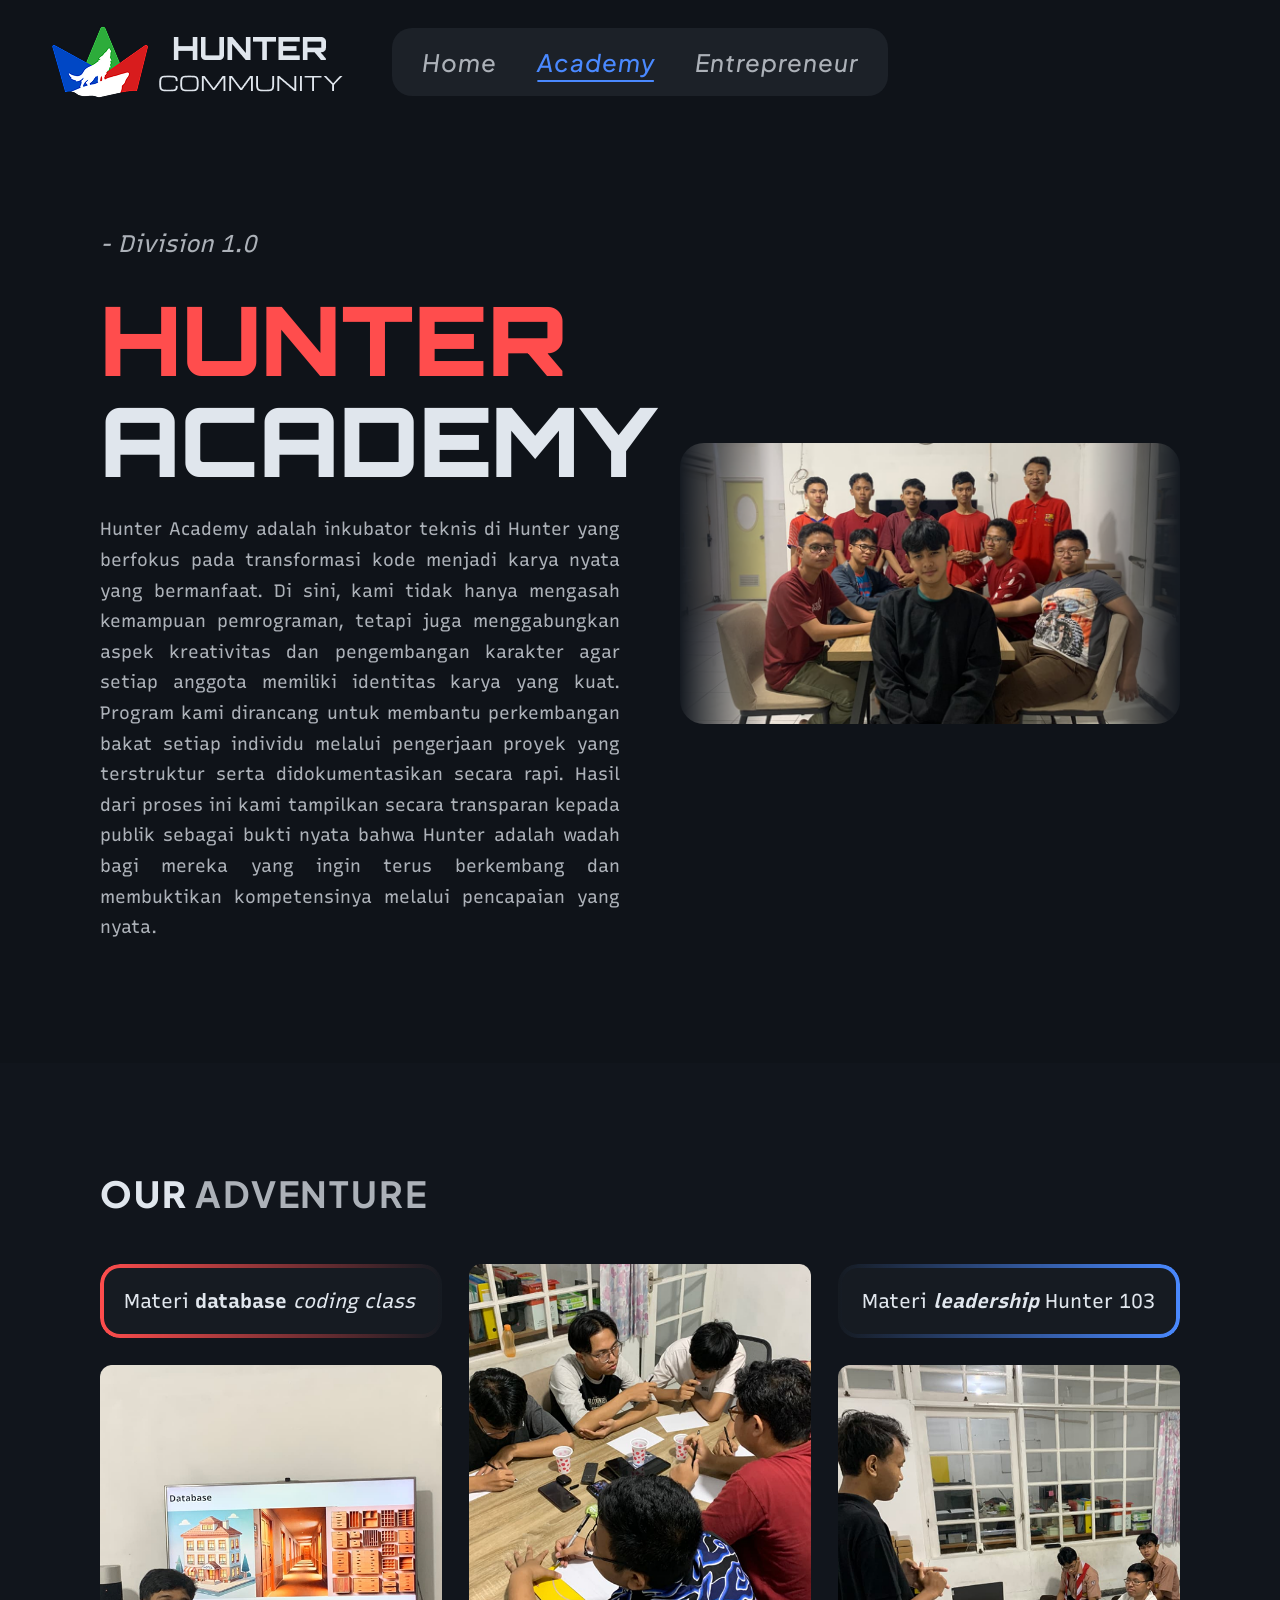
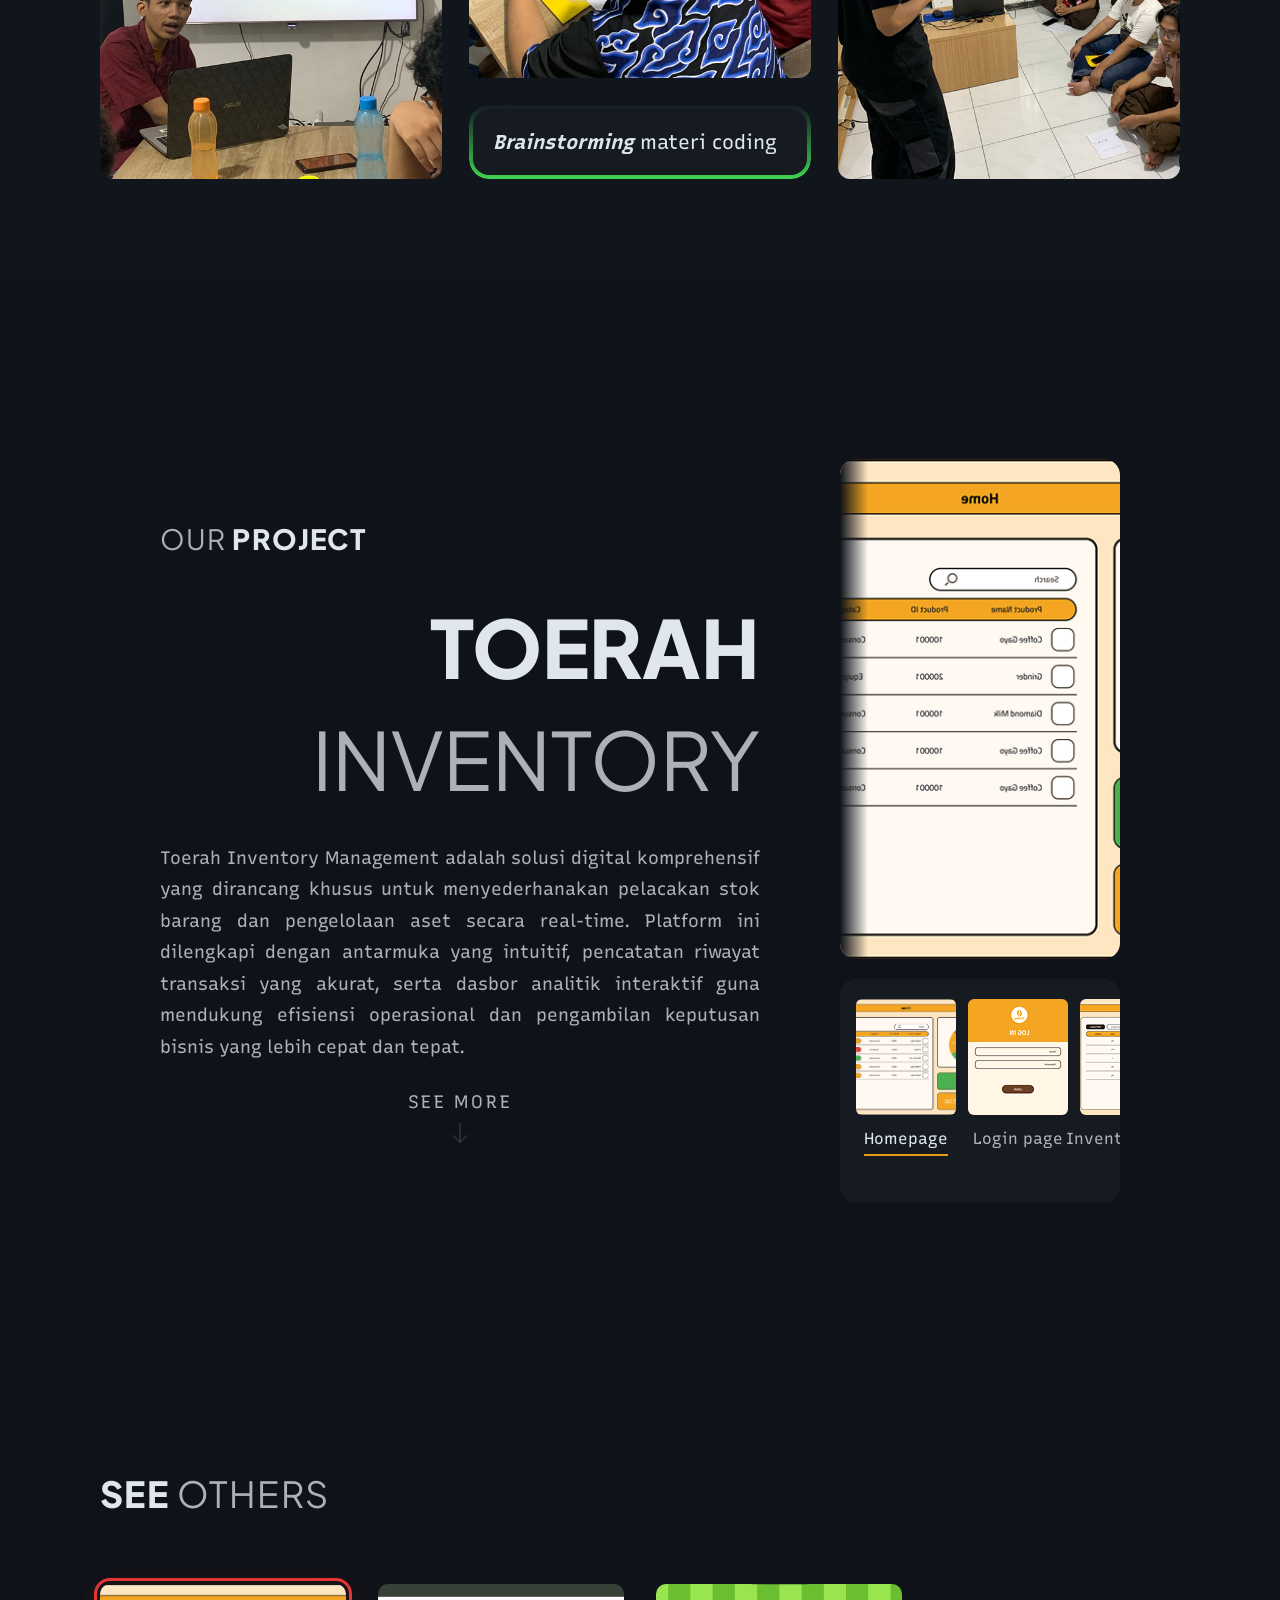
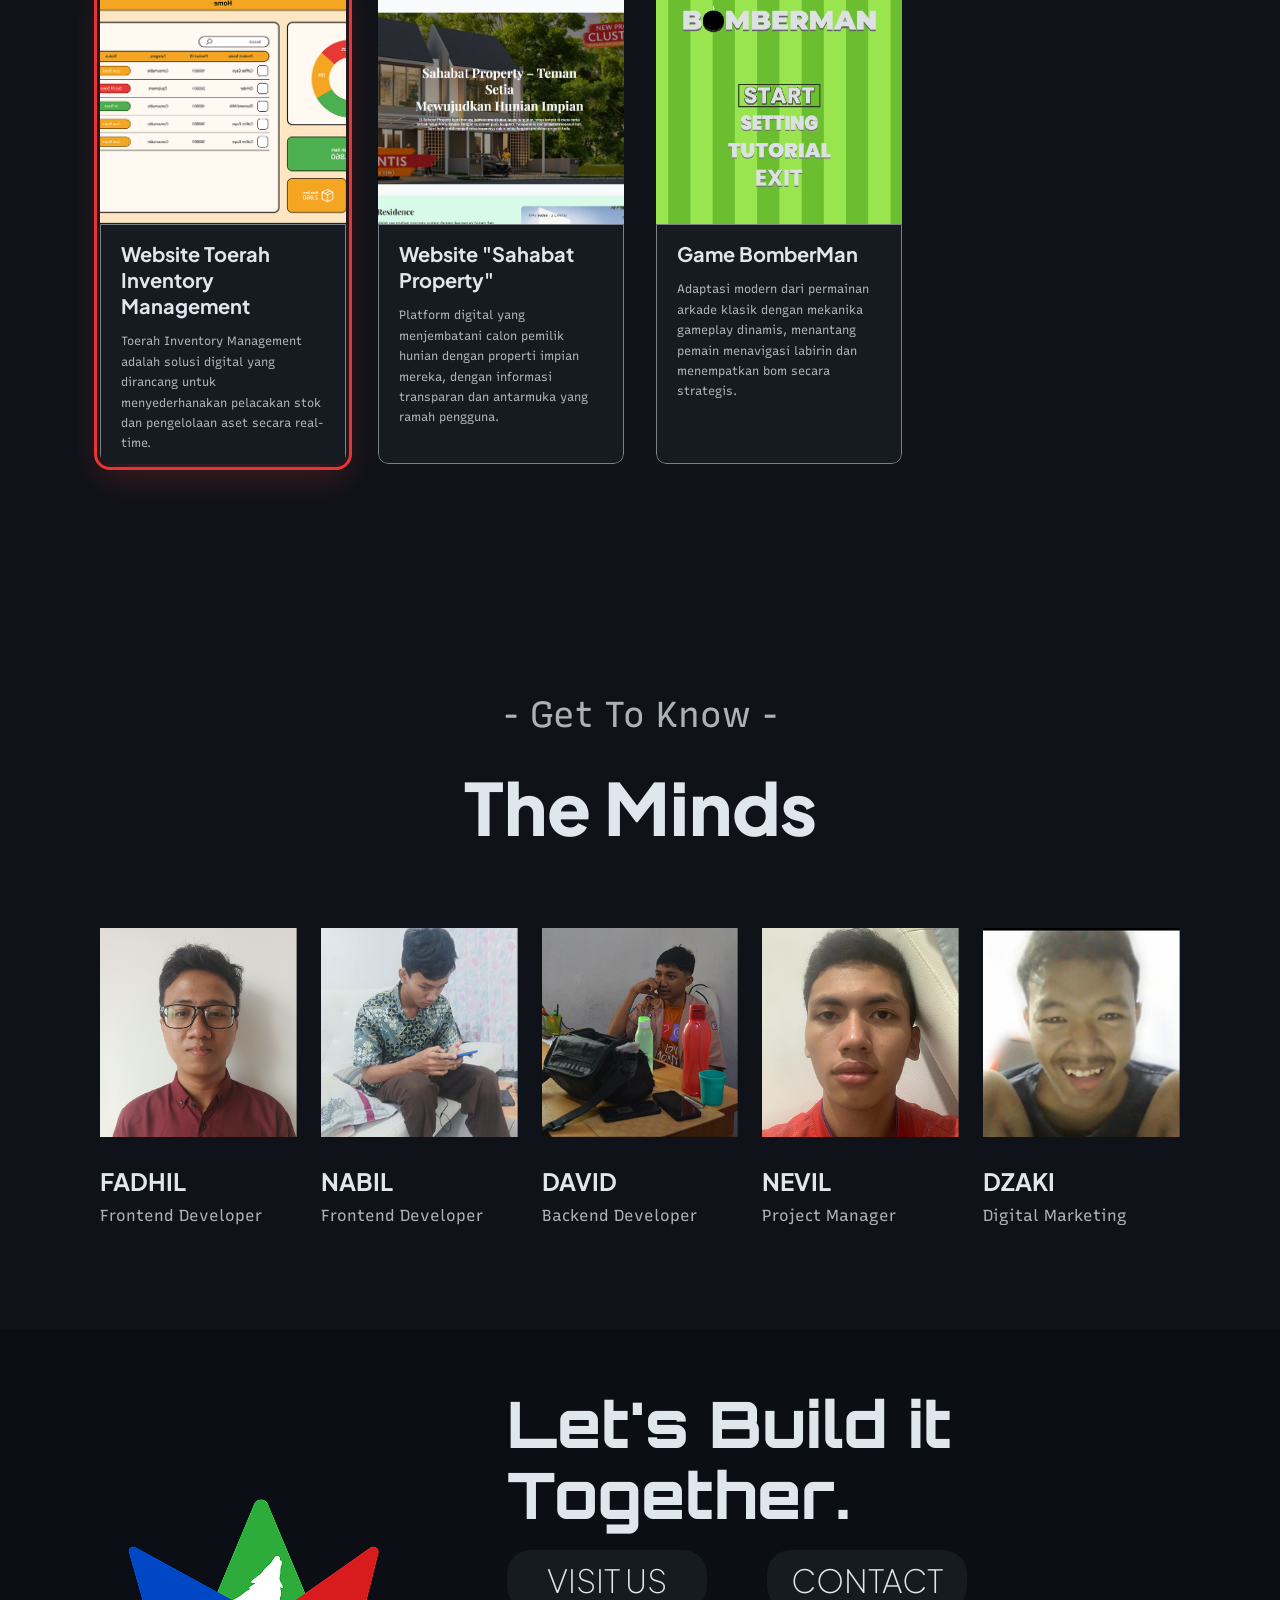
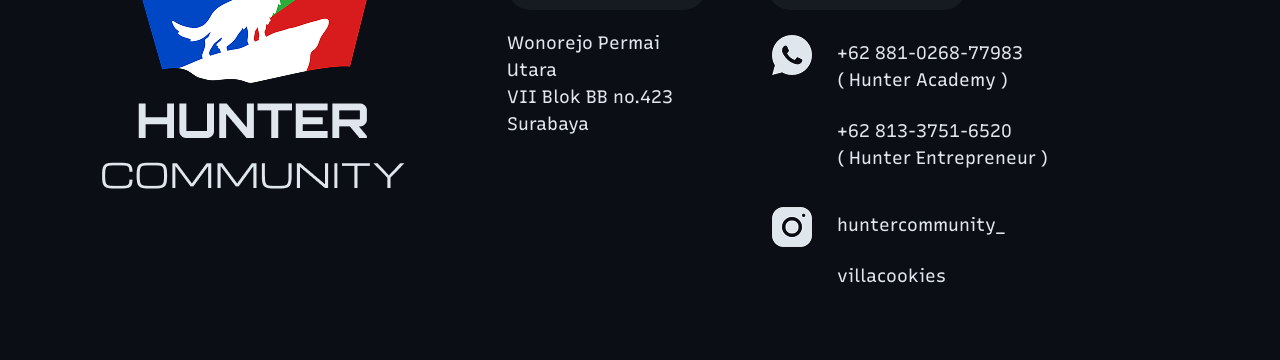
==== commit 9bd90ad3: "update kecil (link wa & ig)" ====
--- a/codingpage.html
+++ b/codingpage.html
@@ -31,7 +31,7 @@
         <img src="HomeAssets/components/Logo.png" alt="Hunter Community Logo" />
       </div>
       <ul class="navbar-links">
-        <li><a href="homepage.html">Home</a></li>
+        <li><a href="index.html">Home</a></li>
         <li><a href="codingpage.html"  class="active">Academy</a></li>
         <li><a href="cookingpage.html">Entrepreneur</a></li>
       </ul>
@@ -167,22 +167,22 @@
           <div class="footer-inner-content">
             <div class="footer-visitus">
               <h4 class="reveal reveal-delay-3">Visit Us</h4>
-              <p class="reveal reveal-delay-4">Wonorejo Permai Utara <br>VII Blok BB no.423 <br>Surabaya</p>
+              <p class="reveal reveal-delay-4"><a href="https://maps.app.goo.gl/HNZdWPUTc9JyDS4NA" target="_blank">Wonorejo Permai Utara <br>VII Blok BB no.423 <br>Surabaya</a></p>
             </div>
             <div class="footer-contact">
               <h4 class="reveal reveal-delay-3">Contact</h4>
               <div class="contact-sosmed">
                 <img src="HomeAssets/components/WhatsAppIcon.png" alt="WhatsApp" class="reveal reveal-delay-4">
                 <div class="contact reveal reveal-delay-5">
-                  <p>+62 881-0268-77983 ( Hunter Academy )</p>
-                  <p>+62 813-3751-6520 ( Hunter Entrepreneur )</p>
+                  <p><a href="https://wa.me/62881026877983" target="_blank">+62 881-0268-77983 <span style="white-space: nowrap;">( Hunter Academy )</span></a></p>
+                  <p><a href="https://wa.me/6281337516520" target="_blank">+62 813-3751-6520 <span style="white-space: nowrap;">( Hunter Entrepreneur )</span></a></p>
                 </div>
               </div>
               <div class="contact-sosmed">
                 <img src="HomeAssets/components/InstagramIcon.png" alt="Instagram" class="reveal reveal-delay-4">
                 <div class="contact reveal reveal-delay-5">
-                  <p>huntercommunity_</p>
-                  <p>villacookies</p>
+                  <p><a href="https://instagram.com/huntercommunity_" target="_blank">huntercommunity_</a></p>
+                  <p><a href="https://instagram.com/villacookiess" target="_blank">villacookies</a></p>
                 </div>
               </div>
             </div>
@@ -417,4 +417,4 @@
     </script>
 
   </body>
-</html>+</html>
--- a/codingpage.css
+++ b/codingpage.css
@@ -1035,8 +1035,11 @@
   }
   .adventure-card {
     width: 100%;
+    display: flex;
+    flex-direction: column;
   }
   .card-label {
+    order: -1;
     font-size: 15px;
     padding: 14px 16px;
     line-height: 1.5;
